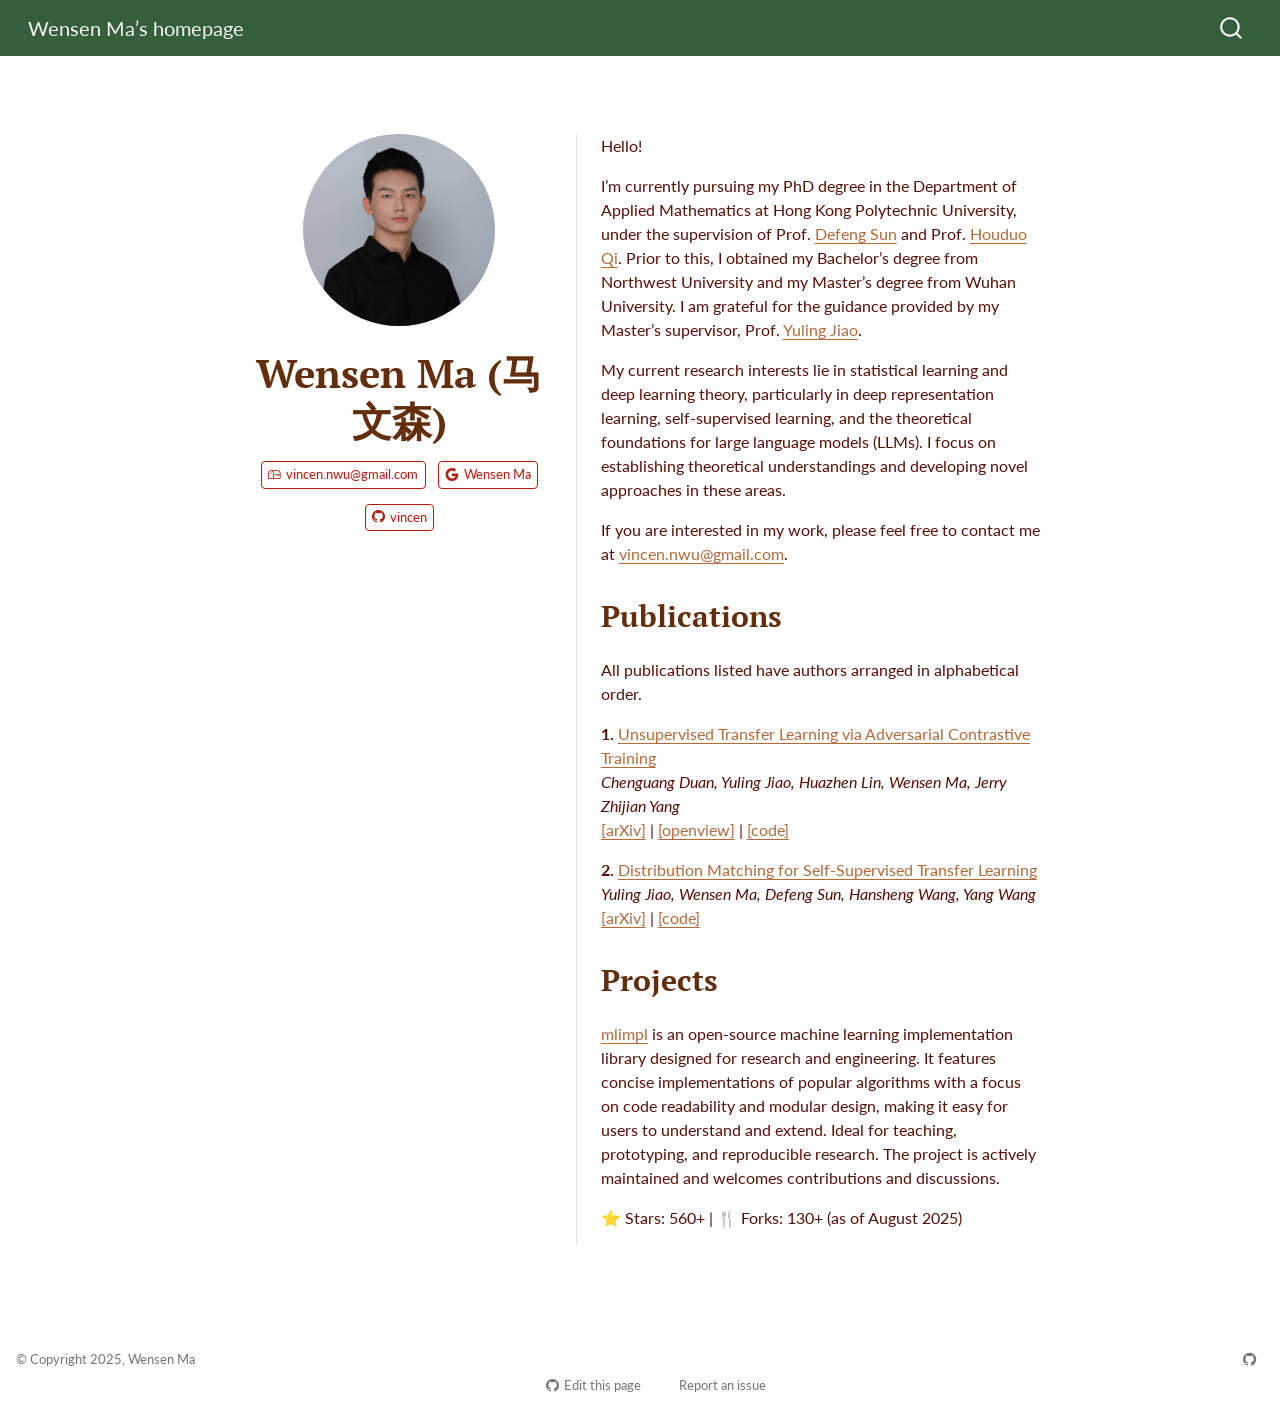
==== docs/index.html @ 7dec67c0 "updata" ====
<!DOCTYPE html>
<html xmlns="http://www.w3.org/1999/xhtml" lang="en" xml:lang="en"><head>

<meta charset="utf-8">
<meta name="generator" content="quarto-1.7.32">

<meta name="viewport" content="width=device-width, initial-scale=1.0, user-scalable=yes">


<title>Wensen Ma (马文森) – Wensen Ma’s homepage</title>
<style>
code{white-space: pre-wrap;}
span.smallcaps{font-variant: small-caps;}
div.columns{display: flex; gap: min(4vw, 1.5em);}
div.column{flex: auto; overflow-x: auto;}
div.hanging-indent{margin-left: 1.5em; text-indent: -1.5em;}
ul.task-list{list-style: none;}
ul.task-list li input[type="checkbox"] {
  width: 0.8em;
  margin: 0 0.8em 0.2em -1em; /* quarto-specific, see https://github.com/quarto-dev/quarto-cli/issues/4556 */ 
  vertical-align: middle;
}
</style>


<script src="site_libs/quarto-nav/quarto-nav.js"></script>
<script src="site_libs/quarto-nav/headroom.min.js"></script>
<script src="site_libs/clipboard/clipboard.min.js"></script>
<script src="site_libs/quarto-search/autocomplete.umd.js"></script>
<script src="site_libs/quarto-search/fuse.min.js"></script>
<script src="site_libs/quarto-search/quarto-search.js"></script>
<meta name="quarto:offset" content="./">
<link href="./misc/info/favicon.jpg" rel="icon" type="image/jpeg">
<script src="site_libs/quarto-html/quarto.js" type="module"></script>
<script src="site_libs/quarto-html/tabsets/tabsets.js" type="module"></script>
<script src="site_libs/quarto-html/popper.min.js"></script>
<script src="site_libs/quarto-html/tippy.umd.min.js"></script>
<link href="site_libs/quarto-html/tippy.css" rel="stylesheet">
<link href="site_libs/quarto-html/quarto-syntax-highlighting-2575636bf12bba71c1c5b79222bd7450.css" rel="stylesheet" id="quarto-text-highlighting-styles">
<script src="site_libs/bootstrap/bootstrap.min.js"></script>
<link href="site_libs/bootstrap/bootstrap-icons.css" rel="stylesheet">
<link href="site_libs/bootstrap/bootstrap-ce2ec9b3b69a802492008e7bdfb3fbb2.min.css" rel="stylesheet" append-hash="true" id="quarto-bootstrap" data-mode="light">
<script id="quarto-search-options" type="application/json">{
  "location": "navbar",
  "copy-button": false,
  "collapse-after": 3,
  "panel-placement": "end",
  "type": "overlay",
  "limit": 50,
  "keyboard-shortcut": [
    "f",
    "/",
    "s"
  ],
  "show-item-context": false,
  "language": {
    "search-no-results-text": "No results",
    "search-matching-documents-text": "matching documents",
    "search-copy-link-title": "Copy link to search",
    "search-hide-matches-text": "Hide additional matches",
    "search-more-match-text": "more match in this document",
    "search-more-matches-text": "more matches in this document",
    "search-clear-button-title": "Clear",
    "search-text-placeholder": "",
    "search-detached-cancel-button-title": "Cancel",
    "search-submit-button-title": "Submit",
    "search-label": "Search"
  }
}</script>


</head>

<body class="nav-fixed fullcontent quarto-light">

<div id="quarto-search-results"></div>
  <header id="quarto-header" class="headroom fixed-top">
    <nav class="navbar navbar-expand-lg " data-bs-theme="dark">
      <div class="navbar-container container-fluid">
      <div class="navbar-brand-container mx-auto">
    <a class="navbar-brand" href="./index.html">
    <span class="navbar-title">Wensen Ma’s homepage</span>
    </a>
  </div>
        <div class="quarto-navbar-tools tools-end">
</div>
          <div id="quarto-search" class="" title="Search"></div>
      </div> <!-- /container-fluid -->
    </nav>
</header>
<!-- content -->
<div id="quarto-content" class="quarto-container page-columns page-rows-contents page-layout-article page-navbar">
<!-- sidebar -->
<!-- margin-sidebar -->
    
<!-- main -->
<main class="content" id="quarto-document-content">




<div class="quarto-about-trestles">
  <div class="about-entity">
    <img src="misc/info/photo1.jpg" class="about-image
  round " style="height: 12em; width: 12em;">
<header id="title-block-header" class="quarto-title-block default">
<div class="quarto-title">
<h1 class="title">Wensen Ma (马文森)</h1>
</div>
<div class="quarto-title-meta">
  </div>
</header>
    <div class="about-links">
  <a href="mailto:vincen.nwu@gmail.com" class="about-link" rel="" target="">
    <i class="bi bi-mailbox"></i>
     <span class="about-link-text">vincen.nwu@gmail.com</span>
  </a>
  <a href="https://scholar.google.com/citations?user=LQnVgkQAAAAJ&amp;hl=en" class="about-link" rel="" target="">
    <i class="bi bi-google scholar"></i>
     <span class="about-link-text">Wensen Ma</span>
  </a>
  <a href="https://github.com/vincen-github" class="about-link" rel="" target="">
    <i class="bi bi-github"></i>
     <span class="about-link-text">vincen</span>
  </a>
</div>
  </div>
  <div class="about-contents"><div id="hero-heading">
<p>Hello!</p>
<p>I’m currently pursuing my PhD degree in the Department of Applied Mathematics at Hong Kong Polytechnic University, under the supervision of Prof.&nbsp;<a href="https://www.polyu.edu.hk/ama/people/academic-staff/prof-sun-defeng/?sc_lang=en">Defeng Sun</a> and Prof.&nbsp;<a href="https://www.polyu.edu.hk/ama/people/academic-staff/prof-qi-houduo/?sc_lang=en">Houduo Qi</a>. Prior to this, I obtained my Bachelor’s degree from Northwest University and my Master’s degree from Wuhan University. I am grateful for the guidance provided by my Master’s supervisor, Prof.&nbsp;<a href="https://jszy.whu.edu.cn/jiaoyuling/en/index.htm">Yuling Jiao</a>.</p>
<p>My current research interests lie in statistical learning and deep learning theory, particularly in deep representation learning, self-supervised learning, and the theoretical foundations for large language models (LLMs). I focus on establishing theoretical understandings and developing novel approaches in these areas.</p>
<p>If you are interested in my work, please feel free to contact me at <a href="vincen.nwu@gmail.com">vincen.nwu@gmail.com</a>.</p>
<section id="publications" class="level2">
<h2 data-anchor-id="publications">Publications</h2>
<p>All publications listed have authors arranged in alphabetical order.</p>
<div class="panel">
<p><strong>1. <a href="https://openreview.net/forum?id=90ghmFUwIT">Unsupervised Transfer Learning via Adversarial Contrastive Training</a></strong><br>
<em>Chenguang Duan, Yuling Jiao, Huazhen Lin, Wensen Ma, Jerry Zhijian Yang</em><br>
<a href="https://arxiv.org/pdf/2408.08533">[arXiv]</a> | <a href="https://openreview.net/forum?id=90ghmFUwIT">[openview]</a> | <a href="https://github.com/vincen-github/ASSRL">[code]</a></p>
</div>
<div class="panel">
<p><strong>2. <a href="https://arxiv.org/pdf/2502.14424">Distribution Matching for Self-Supervised Transfer Learning</a></strong><br>
<em>Yuling Jiao, Wensen Ma, Defeng Sun, Hansheng Wang, Yang Wang</em><br>
<a href="https://arxiv.org/pdf/2502.14424">[arXiv]</a> | <a href="https://github.com/vincen-github/DM">[code]</a></p>
</div>
</section>
<section id="projects" class="level2">
<h2 data-anchor-id="projects">Projects</h2>
<div class="panel">
<p><a href="https://github.com/vincen-github/mlimpl">mlimpl</a> is an open-source machine learning implementation library designed for research and engineering. It features concise implementations of popular algorithms with a focus on code readability and modular design, making it easy for users to understand and extend. Ideal for teaching, prototyping, and reproducible research. The project is actively maintained and welcomes contributions and discussions.</p>
<p>⭐ Stars: 560+ | 🍴 Forks: 130+ (as of August 2025)</p>
</div>
</section>
</div></div>
</div>





</main> <!-- /main -->
<script id="quarto-html-after-body" type="application/javascript">
  window.document.addEventListener("DOMContentLoaded", function (event) {
    const isCodeAnnotation = (el) => {
      for (const clz of el.classList) {
        if (clz.startsWith('code-annotation-')) {                     
          return true;
        }
      }
      return false;
    }
    const onCopySuccess = function(e) {
      // button target
      const button = e.trigger;
      // don't keep focus
      button.blur();
      // flash "checked"
      button.classList.add('code-copy-button-checked');
      var currentTitle = button.getAttribute("title");
      button.setAttribute("title", "Copied!");
      let tooltip;
      if (window.bootstrap) {
        button.setAttribute("data-bs-toggle", "tooltip");
        button.setAttribute("data-bs-placement", "left");
        button.setAttribute("data-bs-title", "Copied!");
        tooltip = new bootstrap.Tooltip(button, 
          { trigger: "manual", 
            customClass: "code-copy-button-tooltip",
            offset: [0, -8]});
        tooltip.show();    
      }
      setTimeout(function() {
        if (tooltip) {
          tooltip.hide();
          button.removeAttribute("data-bs-title");
          button.removeAttribute("data-bs-toggle");
          button.removeAttribute("data-bs-placement");
        }
        button.setAttribute("title", currentTitle);
        button.classList.remove('code-copy-button-checked');
      }, 1000);
      // clear code selection
      e.clearSelection();
    }
    const getTextToCopy = function(trigger) {
        const codeEl = trigger.previousElementSibling.cloneNode(true);
        for (const childEl of codeEl.children) {
          if (isCodeAnnotation(childEl)) {
            childEl.remove();
          }
        }
        return codeEl.innerText;
    }
    const clipboard = new window.ClipboardJS('.code-copy-button:not([data-in-quarto-modal])', {
      text: getTextToCopy
    });
    clipboard.on('success', onCopySuccess);
    if (window.document.getElementById('quarto-embedded-source-code-modal')) {
      const clipboardModal = new window.ClipboardJS('.code-copy-button[data-in-quarto-modal]', {
        text: getTextToCopy,
        container: window.document.getElementById('quarto-embedded-source-code-modal')
      });
      clipboardModal.on('success', onCopySuccess);
    }
      var localhostRegex = new RegExp(/^(?:http|https):\/\/localhost\:?[0-9]*\//);
      var mailtoRegex = new RegExp(/^mailto:/);
        var filterRegex = new RegExp("https:\/\/chizapoth\.github\.io");
      var isInternal = (href) => {
          return filterRegex.test(href) || localhostRegex.test(href) || mailtoRegex.test(href);
      }
      // Inspect non-navigation links and adorn them if external
     var links = window.document.querySelectorAll('a[href]:not(.nav-link):not(.navbar-brand):not(.toc-action):not(.sidebar-link):not(.sidebar-item-toggle):not(.pagination-link):not(.no-external):not([aria-hidden]):not(.dropdown-item):not(.quarto-navigation-tool):not(.about-link)');
      for (var i=0; i<links.length; i++) {
        const link = links[i];
        if (!isInternal(link.href)) {
          // undo the damage that might have been done by quarto-nav.js in the case of
          // links that we want to consider external
          if (link.dataset.originalHref !== undefined) {
            link.href = link.dataset.originalHref;
          }
        }
      }
    function tippyHover(el, contentFn, onTriggerFn, onUntriggerFn) {
      const config = {
        allowHTML: true,
        maxWidth: 500,
        delay: 100,
        arrow: false,
        appendTo: function(el) {
            return el.parentElement;
        },
        interactive: true,
        interactiveBorder: 10,
        theme: 'quarto',
        placement: 'bottom-start',
      };
      if (contentFn) {
        config.content = contentFn;
      }
      if (onTriggerFn) {
        config.onTrigger = onTriggerFn;
      }
      if (onUntriggerFn) {
        config.onUntrigger = onUntriggerFn;
      }
      window.tippy(el, config); 
    }
    const noterefs = window.document.querySelectorAll('a[role="doc-noteref"]');
    for (var i=0; i<noterefs.length; i++) {
      const ref = noterefs[i];
      tippyHover(ref, function() {
        // use id or data attribute instead here
        let href = ref.getAttribute('data-footnote-href') || ref.getAttribute('href');
        try { href = new URL(href).hash; } catch {}
        const id = href.replace(/^#\/?/, "");
        const note = window.document.getElementById(id);
        if (note) {
          return note.innerHTML;
        } else {
          return "";
        }
      });
    }
    const xrefs = window.document.querySelectorAll('a.quarto-xref');
    const processXRef = (id, note) => {
      // Strip column container classes
      const stripColumnClz = (el) => {
        el.classList.remove("page-full", "page-columns");
        if (el.children) {
          for (const child of el.children) {
            stripColumnClz(child);
          }
        }
      }
      stripColumnClz(note)
      if (id === null || id.startsWith('sec-')) {
        // Special case sections, only their first couple elements
        const container = document.createElement("div");
        if (note.children && note.children.length > 2) {
          container.appendChild(note.children[0].cloneNode(true));
          for (let i = 1; i < note.children.length; i++) {
            const child = note.children[i];
            if (child.tagName === "P" && child.innerText === "") {
              continue;
            } else {
              container.appendChild(child.cloneNode(true));
              break;
            }
          }
          if (window.Quarto?.typesetMath) {
            window.Quarto.typesetMath(container);
          }
          return container.innerHTML
        } else {
          if (window.Quarto?.typesetMath) {
            window.Quarto.typesetMath(note);
          }
          return note.innerHTML;
        }
      } else {
        // Remove any anchor links if they are present
        const anchorLink = note.querySelector('a.anchorjs-link');
        if (anchorLink) {
          anchorLink.remove();
        }
        if (window.Quarto?.typesetMath) {
          window.Quarto.typesetMath(note);
        }
        if (note.classList.contains("callout")) {
          return note.outerHTML;
        } else {
          return note.innerHTML;
        }
      }
    }
    for (var i=0; i<xrefs.length; i++) {
      const xref = xrefs[i];
      tippyHover(xref, undefined, function(instance) {
        instance.disable();
        let url = xref.getAttribute('href');
        let hash = undefined; 
        if (url.startsWith('#')) {
          hash = url;
        } else {
          try { hash = new URL(url).hash; } catch {}
        }
        if (hash) {
          const id = hash.replace(/^#\/?/, "");
          const note = window.document.getElementById(id);
          if (note !== null) {
            try {
              const html = processXRef(id, note.cloneNode(true));
              instance.setContent(html);
            } finally {
              instance.enable();
              instance.show();
            }
          } else {
            // See if we can fetch this
            fetch(url.split('#')[0])
            .then(res => res.text())
            .then(html => {
              const parser = new DOMParser();
              const htmlDoc = parser.parseFromString(html, "text/html");
              const note = htmlDoc.getElementById(id);
              if (note !== null) {
                const html = processXRef(id, note);
                instance.setContent(html);
              } 
            }).finally(() => {
              instance.enable();
              instance.show();
            });
          }
        } else {
          // See if we can fetch a full url (with no hash to target)
          // This is a special case and we should probably do some content thinning / targeting
          fetch(url)
          .then(res => res.text())
          .then(html => {
            const parser = new DOMParser();
            const htmlDoc = parser.parseFromString(html, "text/html");
            const note = htmlDoc.querySelector('main.content');
            if (note !== null) {
              // This should only happen for chapter cross references
              // (since there is no id in the URL)
              // remove the first header
              if (note.children.length > 0 && note.children[0].tagName === "HEADER") {
                note.children[0].remove();
              }
              const html = processXRef(null, note);
              instance.setContent(html);
            } 
          }).finally(() => {
            instance.enable();
            instance.show();
          });
        }
      }, function(instance) {
      });
    }
        let selectedAnnoteEl;
        const selectorForAnnotation = ( cell, annotation) => {
          let cellAttr = 'data-code-cell="' + cell + '"';
          let lineAttr = 'data-code-annotation="' +  annotation + '"';
          const selector = 'span[' + cellAttr + '][' + lineAttr + ']';
          return selector;
        }
        const selectCodeLines = (annoteEl) => {
          const doc = window.document;
          const targetCell = annoteEl.getAttribute("data-target-cell");
          const targetAnnotation = annoteEl.getAttribute("data-target-annotation");
          const annoteSpan = window.document.querySelector(selectorForAnnotation(targetCell, targetAnnotation));
          const lines = annoteSpan.getAttribute("data-code-lines").split(",");
          const lineIds = lines.map((line) => {
            return targetCell + "-" + line;
          })
          let top = null;
          let height = null;
          let parent = null;
          if (lineIds.length > 0) {
              //compute the position of the single el (top and bottom and make a div)
              const el = window.document.getElementById(lineIds[0]);
              top = el.offsetTop;
              height = el.offsetHeight;
              parent = el.parentElement.parentElement;
            if (lineIds.length > 1) {
              const lastEl = window.document.getElementById(lineIds[lineIds.length - 1]);
              const bottom = lastEl.offsetTop + lastEl.offsetHeight;
              height = bottom - top;
            }
            if (top !== null && height !== null && parent !== null) {
              // cook up a div (if necessary) and position it 
              let div = window.document.getElementById("code-annotation-line-highlight");
              if (div === null) {
                div = window.document.createElement("div");
                div.setAttribute("id", "code-annotation-line-highlight");
                div.style.position = 'absolute';
                parent.appendChild(div);
              }
              div.style.top = top - 2 + "px";
              div.style.height = height + 4 + "px";
              div.style.left = 0;
              let gutterDiv = window.document.getElementById("code-annotation-line-highlight-gutter");
              if (gutterDiv === null) {
                gutterDiv = window.document.createElement("div");
                gutterDiv.setAttribute("id", "code-annotation-line-highlight-gutter");
                gutterDiv.style.position = 'absolute';
                const codeCell = window.document.getElementById(targetCell);
                const gutter = codeCell.querySelector('.code-annotation-gutter');
                gutter.appendChild(gutterDiv);
              }
              gutterDiv.style.top = top - 2 + "px";
              gutterDiv.style.height = height + 4 + "px";
            }
            selectedAnnoteEl = annoteEl;
          }
        };
        const unselectCodeLines = () => {
          const elementsIds = ["code-annotation-line-highlight", "code-annotation-line-highlight-gutter"];
          elementsIds.forEach((elId) => {
            const div = window.document.getElementById(elId);
            if (div) {
              div.remove();
            }
          });
          selectedAnnoteEl = undefined;
        };
          // Handle positioning of the toggle
      window.addEventListener(
        "resize",
        throttle(() => {
          elRect = undefined;
          if (selectedAnnoteEl) {
            selectCodeLines(selectedAnnoteEl);
          }
        }, 10)
      );
      function throttle(fn, ms) {
      let throttle = false;
      let timer;
        return (...args) => {
          if(!throttle) { // first call gets through
              fn.apply(this, args);
              throttle = true;
          } else { // all the others get throttled
              if(timer) clearTimeout(timer); // cancel #2
              timer = setTimeout(() => {
                fn.apply(this, args);
                timer = throttle = false;
              }, ms);
          }
        };
      }
        // Attach click handler to the DT
        const annoteDls = window.document.querySelectorAll('dt[data-target-cell]');
        for (const annoteDlNode of annoteDls) {
          annoteDlNode.addEventListener('click', (event) => {
            const clickedEl = event.target;
            if (clickedEl !== selectedAnnoteEl) {
              unselectCodeLines();
              const activeEl = window.document.querySelector('dt[data-target-cell].code-annotation-active');
              if (activeEl) {
                activeEl.classList.remove('code-annotation-active');
              }
              selectCodeLines(clickedEl);
              clickedEl.classList.add('code-annotation-active');
            } else {
              // Unselect the line
              unselectCodeLines();
              clickedEl.classList.remove('code-annotation-active');
            }
          });
        }
    const findCites = (el) => {
      const parentEl = el.parentElement;
      if (parentEl) {
        const cites = parentEl.dataset.cites;
        if (cites) {
          return {
            el,
            cites: cites.split(' ')
          };
        } else {
          return findCites(el.parentElement)
        }
      } else {
        return undefined;
      }
    };
    var bibliorefs = window.document.querySelectorAll('a[role="doc-biblioref"]');
    for (var i=0; i<bibliorefs.length; i++) {
      const ref = bibliorefs[i];
      const citeInfo = findCites(ref);
      if (citeInfo) {
        tippyHover(citeInfo.el, function() {
          var popup = window.document.createElement('div');
          citeInfo.cites.forEach(function(cite) {
            var citeDiv = window.document.createElement('div');
            citeDiv.classList.add('hanging-indent');
            citeDiv.classList.add('csl-entry');
            var biblioDiv = window.document.getElementById('ref-' + cite);
            if (biblioDiv) {
              citeDiv.innerHTML = biblioDiv.innerHTML;
            }
            popup.appendChild(citeDiv);
          });
          return popup.innerHTML;
        });
      }
    }
  });
  </script>
</div> <!-- /content -->
<footer class="footer">
  <div class="nav-footer">
    <div class="nav-footer-left">
<p>© Copyright 2025, Wensen Ma</p>
</div>   
    <div class="nav-footer-center">
      &nbsp;
    <div class="toc-actions"><ul><li><a href="https://github.com/vincen-github/vincen.github.io/edit/main/index.qmd" class="toc-action"><i class="bi bi-github"></i>Edit this page</a></li><li><a href="https://github.com/vincen-github/vincen.github.io/issues/new" class="toc-action"><i class="bi empty"></i>Report an issue</a></li></ul></div></div>
    <div class="nav-footer-right">
      <ul class="footer-items list-unstyled">
    <li class="nav-item compact">
    <a class="nav-link" href="https://github.com/vincen-github/vincen.github.io">
      <i class="bi bi-github" role="img">
</i> 
    </a>
  </li>  
</ul>
    </div>
  </div>
</footer>




</body></html>
---- docs/site_libs/quarto-html/tippy.css ----
.tippy-box[data-animation=fade][data-state=hidden]{opacity:0}[data-tippy-root]{max-width:calc(100vw - 10px)}.tippy-box{position:relative;background-color:#333;color:#fff;border-radius:4px;font-size:14px;line-height:1.4;white-space:normal;outline:0;transition-property:transform,visibility,opacity}.tippy-box[data-placement^=top]>.tippy-arrow{bottom:0}.tippy-box[data-placement^=top]>.tippy-arrow:before{bottom:-7px;left:0;border-width:8px 8px 0;border-top-color:initial;transform-origin:center top}.tippy-box[data-placement^=bottom]>.tippy-arrow{top:0}.tippy-box[data-placement^=bottom]>.tippy-arrow:before{top:-7px;left:0;border-width:0 8px 8px;border-bottom-color:initial;transform-origin:center bottom}.tippy-box[data-placement^=left]>.tippy-arrow{right:0}.tippy-box[data-placement^=left]>.tippy-arrow:before{border-width:8px 0 8px 8px;border-left-color:initial;right:-7px;transform-origin:center left}.tippy-box[data-placement^=right]>.tippy-arrow{left:0}.tippy-box[data-placement^=right]>.tippy-arrow:before{left:-7px;border-width:8px 8px 8px 0;border-right-color:initial;transform-origin:center right}.tippy-box[data-inertia][data-state=visible]{transition-timing-function:cubic-bezier(.54,1.5,.38,1.11)}.tippy-arrow{width:16px;height:16px;color:#333}.tippy-arrow:before{content:"";position:absolute;border-color:transparent;border-style:solid}.tippy-content{position:relative;padding:5px 9px;z-index:1}
---- docs/site_libs/quarto-html/quarto-syntax-highlighting-2575636bf12bba71c1c5b79222bd7450.css ----
/* quarto syntax highlight colors */
:root {
  --quarto-hl-ot-color: #003B4F;
  --quarto-hl-at-color: #657422;
  --quarto-hl-ss-color: #20794D;
  --quarto-hl-an-color: #5E5E5E;
  --quarto-hl-fu-color: #4758AB;
  --quarto-hl-st-color: #20794D;
  --quarto-hl-cf-color: #003B4F;
  --quarto-hl-op-color: #5E5E5E;
  --quarto-hl-er-color: #AD0000;
  --quarto-hl-bn-color: #AD0000;
  --quarto-hl-al-color: #AD0000;
  --quarto-hl-va-color: #111111;
  --quarto-hl-bu-color: inherit;
  --quarto-hl-ex-color: inherit;
  --quarto-hl-pp-color: #AD0000;
  --quarto-hl-in-color: #5E5E5E;
  --quarto-hl-vs-color: #20794D;
  --quarto-hl-wa-color: #5E5E5E;
  --quarto-hl-do-color: #5E5E5E;
  --quarto-hl-im-color: #00769E;
  --quarto-hl-ch-color: #20794D;
  --quarto-hl-dt-color: #AD0000;
  --quarto-hl-fl-color: #AD0000;
  --quarto-hl-co-color: #5E5E5E;
  --quarto-hl-cv-color: #5E5E5E;
  --quarto-hl-cn-color: #8f5902;
  --quarto-hl-sc-color: #5E5E5E;
  --quarto-hl-dv-color: #AD0000;
  --quarto-hl-kw-color: #003B4F;
}

/* other quarto variables */
:root {
  --quarto-font-monospace: "Source Code Pro", monospace;
}

/* syntax highlight based on Pandoc's rules */
pre > code.sourceCode > span {
  color: #003B4F;
}

code.sourceCode > span {
  color: #003B4F;
}

div.sourceCode,
div.sourceCode pre.sourceCode {
  color: #003B4F;
}

/* Normal */
code span {
  color: #003B4F;
}

/* Alert */
code span.al {
  color: #AD0000;
  font-style: inherit;
}

/* Annotation */
code span.an {
  color: #5E5E5E;
  font-style: inherit;
}

/* Attribute */
code span.at {
  color: #657422;
  font-style: inherit;
}

/* BaseN */
code span.bn {
  color: #AD0000;
  font-style: inherit;
}

/* BuiltIn */
code span.bu {
  font-style: inherit;
}

/* ControlFlow */
code span.cf {
  color: #003B4F;
  font-weight: bold;
  font-style: inherit;
}

/* Char */
code span.ch {
  color: #20794D;
  font-style: inherit;
}

/* Constant */
code span.cn {
  color: #8f5902;
  font-style: inherit;
}

/* Comment */
code span.co {
  color: #5E5E5E;
  font-style: inherit;
}

/* CommentVar */
code span.cv {
  color: #5E5E5E;
  font-style: italic;
}

/* Documentation */
code span.do {
  color: #5E5E5E;
  font-style: italic;
}

/* DataType */
code span.dt {
  color: #AD0000;
  font-style: inherit;
}

/* DecVal */
code span.dv {
  color: #AD0000;
  font-style: inherit;
}

/* Error */
code span.er {
  color: #AD0000;
  font-style: inherit;
}

/* Extension */
code span.ex {
  font-style: inherit;
}

/* Float */
code span.fl {
  color: #AD0000;
  font-style: inherit;
}

/* Function */
code span.fu {
  color: #4758AB;
  font-style: inherit;
}

/* Import */
code span.im {
  color: #00769E;
  font-style: inherit;
}

/* Information */
code span.in {
  color: #5E5E5E;
  font-style: inherit;
}

/* Keyword */
code span.kw {
  color: #003B4F;
  font-weight: bold;
  font-style: inherit;
}

/* Operator */
code span.op {
  color: #5E5E5E;
  font-style: inherit;
}

/* Other */
code span.ot {
  color: #003B4F;
  font-style: inherit;
}

/* Preprocessor */
code span.pp {
  color: #AD0000;
  font-style: inherit;
}

/* SpecialChar */
code span.sc {
  color: #5E5E5E;
  font-style: inherit;
}

/* SpecialString */
code span.ss {
  color: #20794D;
  font-style: inherit;
}

/* String */
code span.st {
  color: #20794D;
  font-style: inherit;
}

/* Variable */
code span.va {
  color: #111111;
  font-style: inherit;
}

/* VerbatimString */
code span.vs {
  color: #20794D;
  font-style: inherit;
}

/* Warning */
code span.wa {
  color: #5E5E5E;
  font-style: italic;
}

.prevent-inlining {
  content: "</";
}

/*# sourceMappingURL=d2b531426899ae53fb4e21114b7cd021.css.map */
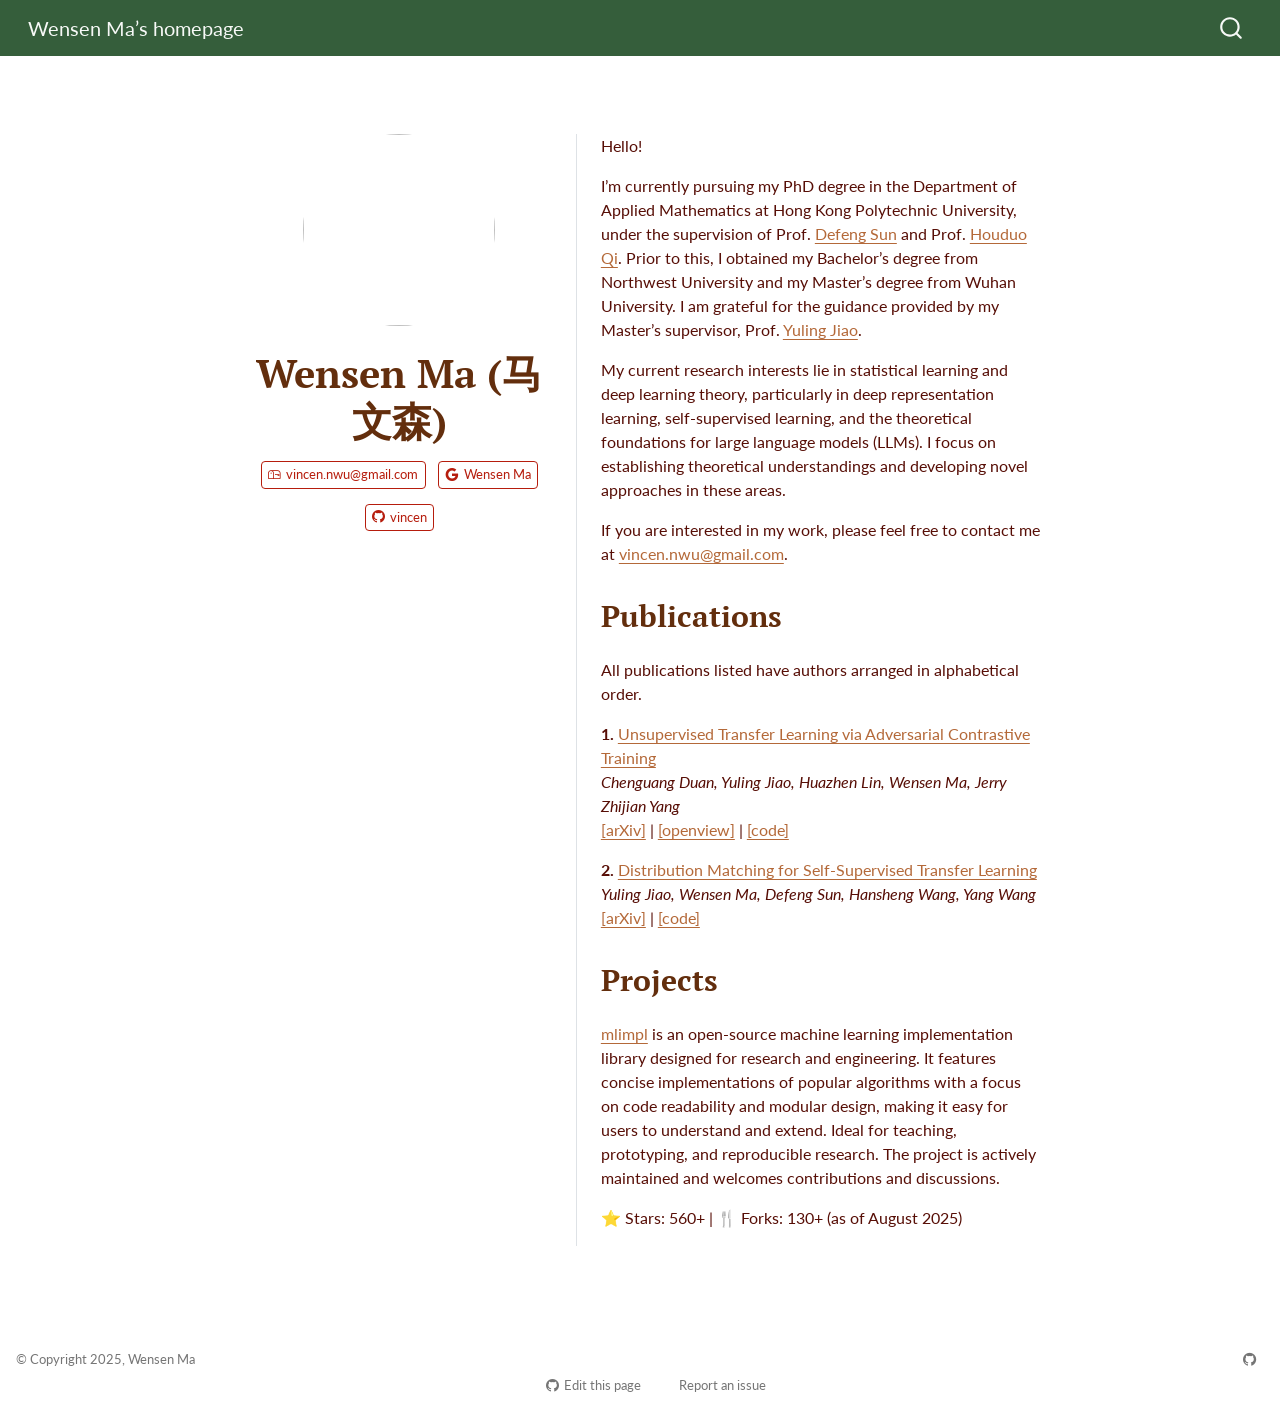
==== commit 2928e1d5: "Update index.html" ====
--- a/docs/index.html
+++ b/docs/index.html
@@ -101,7 +101,7 @@
 
 <div class="quarto-about-trestles">
   <div class="about-entity">
-    <img src="misc/info/photo1.jpg" class="about-image
+    <img src="misc/info/photo_crop.jpg" class="about-image
   round " style="height: 12em; width: 12em;">
 <header id="title-block-header" class="quarto-title-block default">
 <div class="quarto-title">
@@ -576,4 +576,4 @@
 
 
 
-</body></html>+</body></html>
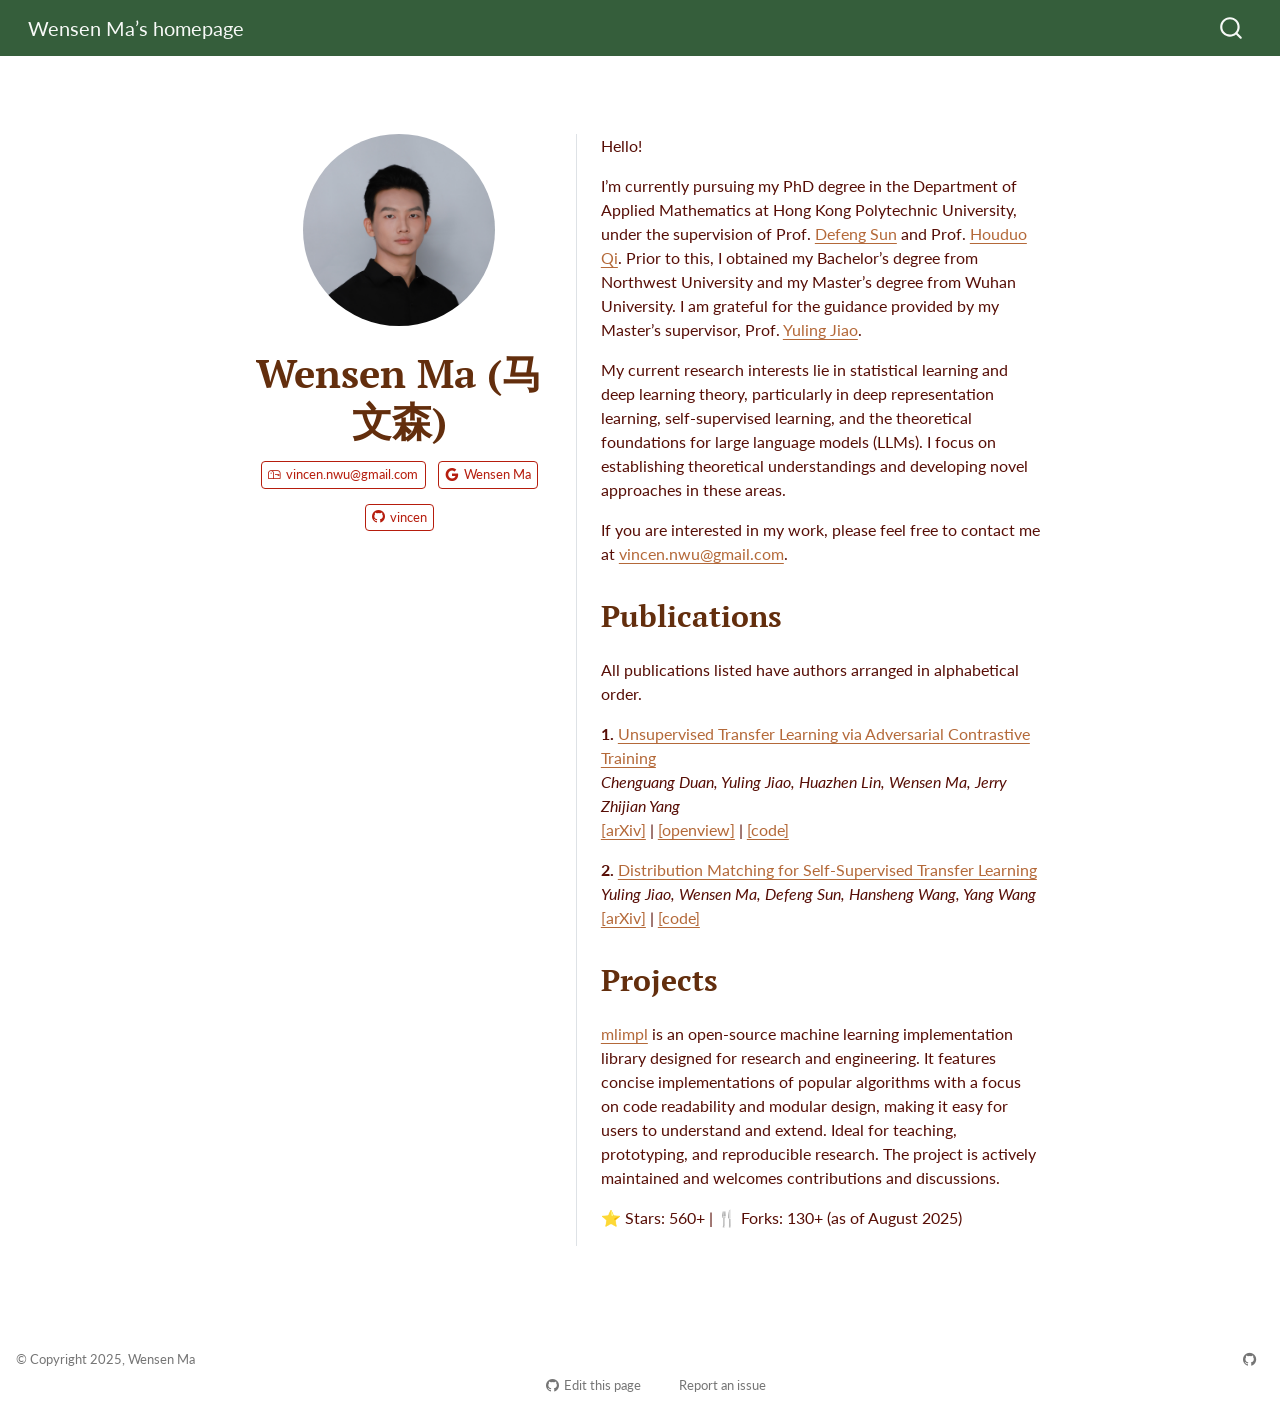
==== commit dc4fe6f6: "update" ====
--- a/docs/index.html
+++ b/docs/index.html
@@ -576,4 +576,4 @@
 
 
 
-</body></html>
+</body></html>
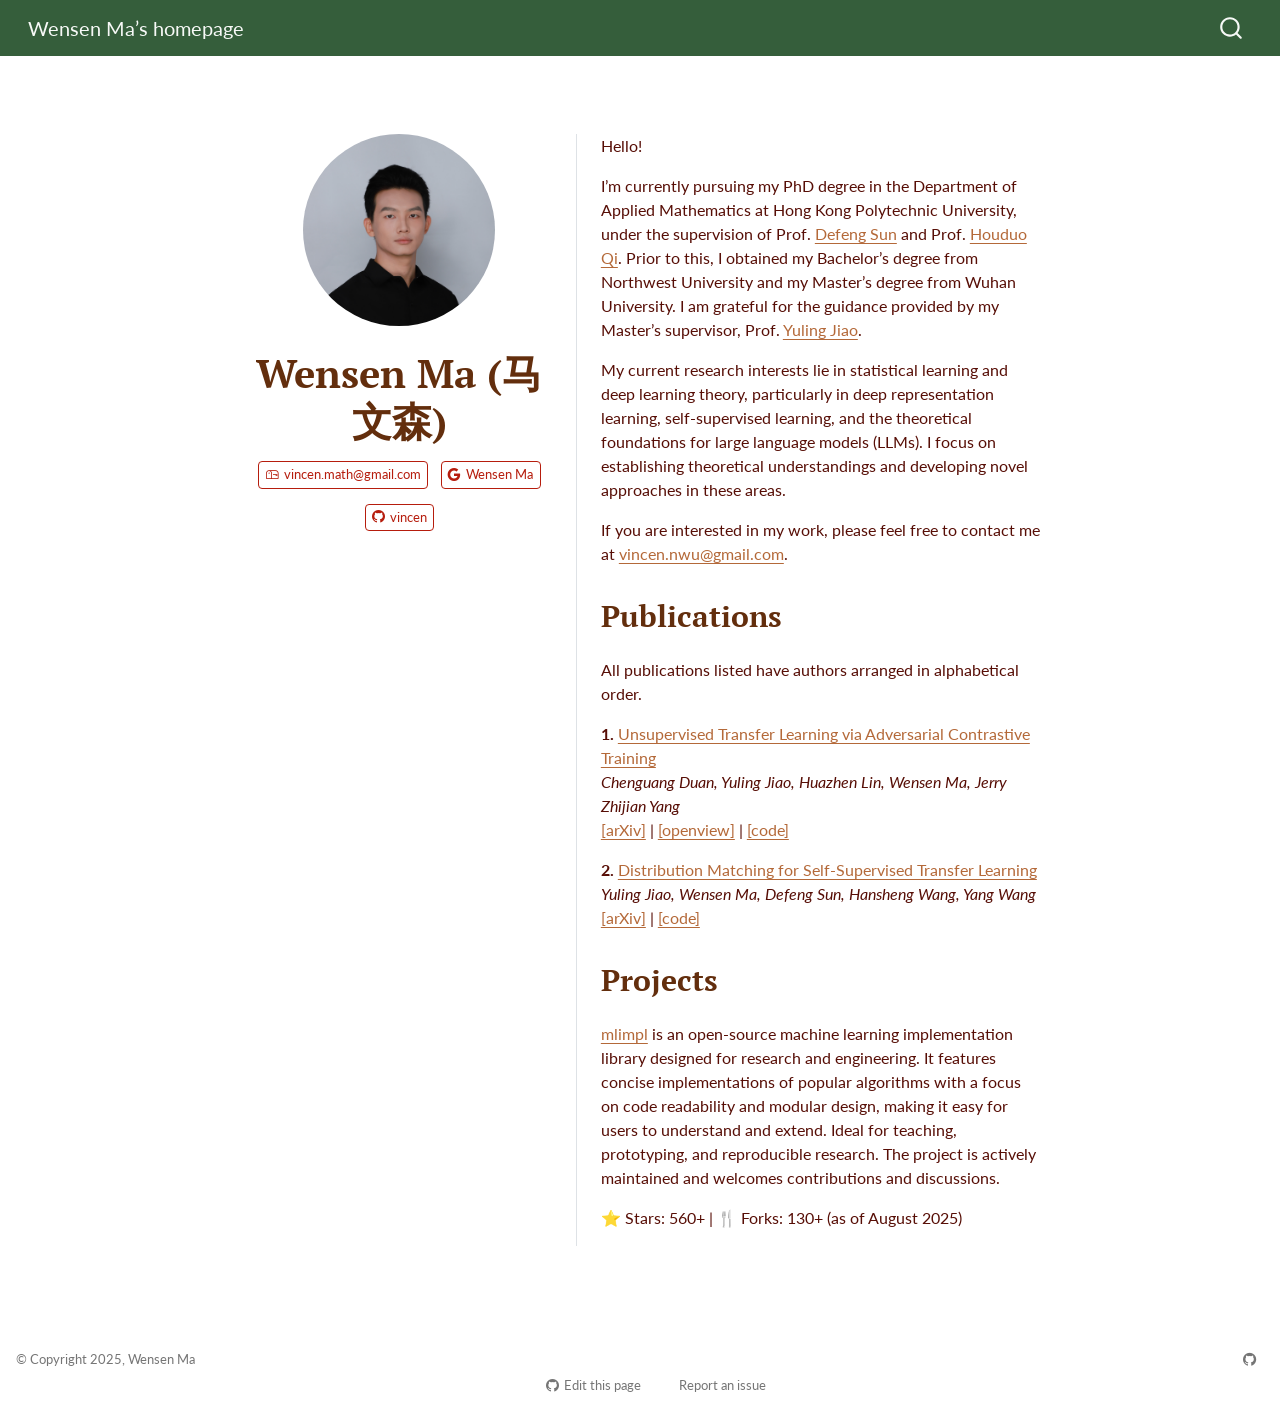
==== commit 9be38dfb: "Update index.html" ====
--- a/docs/index.html
+++ b/docs/index.html
@@ -111,9 +111,9 @@
   </div>
 </header>
     <div class="about-links">
-  <a href="mailto:vincen.nwu@gmail.com" class="about-link" rel="" target="">
+  <a href="mailto:vincen.math@gmail.com" class="about-link" rel="" target="">
     <i class="bi bi-mailbox"></i>
-     <span class="about-link-text">vincen.nwu@gmail.com</span>
+     <span class="about-link-text">vincen.math@gmail.com</span>
   </a>
   <a href="https://scholar.google.com/citations?user=LQnVgkQAAAAJ&amp;hl=en" class="about-link" rel="" target="">
     <i class="bi bi-google scholar"></i>
@@ -127,7 +127,7 @@
   </div>
   <div class="about-contents"><div id="hero-heading">
 <p>Hello!</p>
-<p>I’m currently pursuing my PhD degree in the Department of Applied Mathematics at Hong Kong Polytechnic University, under the supervision of Prof.&nbsp;<a href="https://www.polyu.edu.hk/ama/people/academic-staff/prof-sun-defeng/?sc_lang=en">Defeng Sun</a> and Prof.&nbsp;<a href="https://www.polyu.edu.hk/ama/people/academic-staff/prof-qi-houduo/?sc_lang=en">Houduo Qi</a>. Prior to this, I obtained my Bachelor’s degree from Northwest University and my Master’s degree from Wuhan University. I am grateful for the guidance provided by my Master’s supervisor, Prof.&nbsp;<a href="https://jszy.whu.edu.cn/jiaoyuling/en/index.htm">Yuling Jiao</a>.</p>
+<p>I’m currently pursuing my PhD degree in the Department of Applied Mathematics at Hong Kong Polytechnic University, under the supervision of Prof.&nbsp;<a href="https://www.polyu.edu.hk/academicians/our-distinguished-scholars/sun-defeng/?sc_lang=tc">Defeng Sun</a> and Prof.&nbsp;<a href="https://www.polyu.edu.hk/ama/people/academic-staff/prof-qi-houduo/?sc_lang=en">Houduo Qi</a>. Prior to this, I obtained my Bachelor’s degree from Northwest University and my Master’s degree from Wuhan University. I am grateful for the guidance provided by my Master’s supervisor, Prof.&nbsp;<a href="https://jszy.whu.edu.cn/jiaoyuling/en/index.htm">Yuling Jiao</a>.</p>
 <p>My current research interests lie in statistical learning and deep learning theory, particularly in deep representation learning, self-supervised learning, and the theoretical foundations for large language models (LLMs). I focus on establishing theoretical understandings and developing novel approaches in these areas.</p>
 <p>If you are interested in my work, please feel free to contact me at <a href="vincen.nwu@gmail.com">vincen.nwu@gmail.com</a>.</p>
 <section id="publications" class="level2">
@@ -576,4 +576,4 @@
 
 
 
-</body></html>+</body></html>
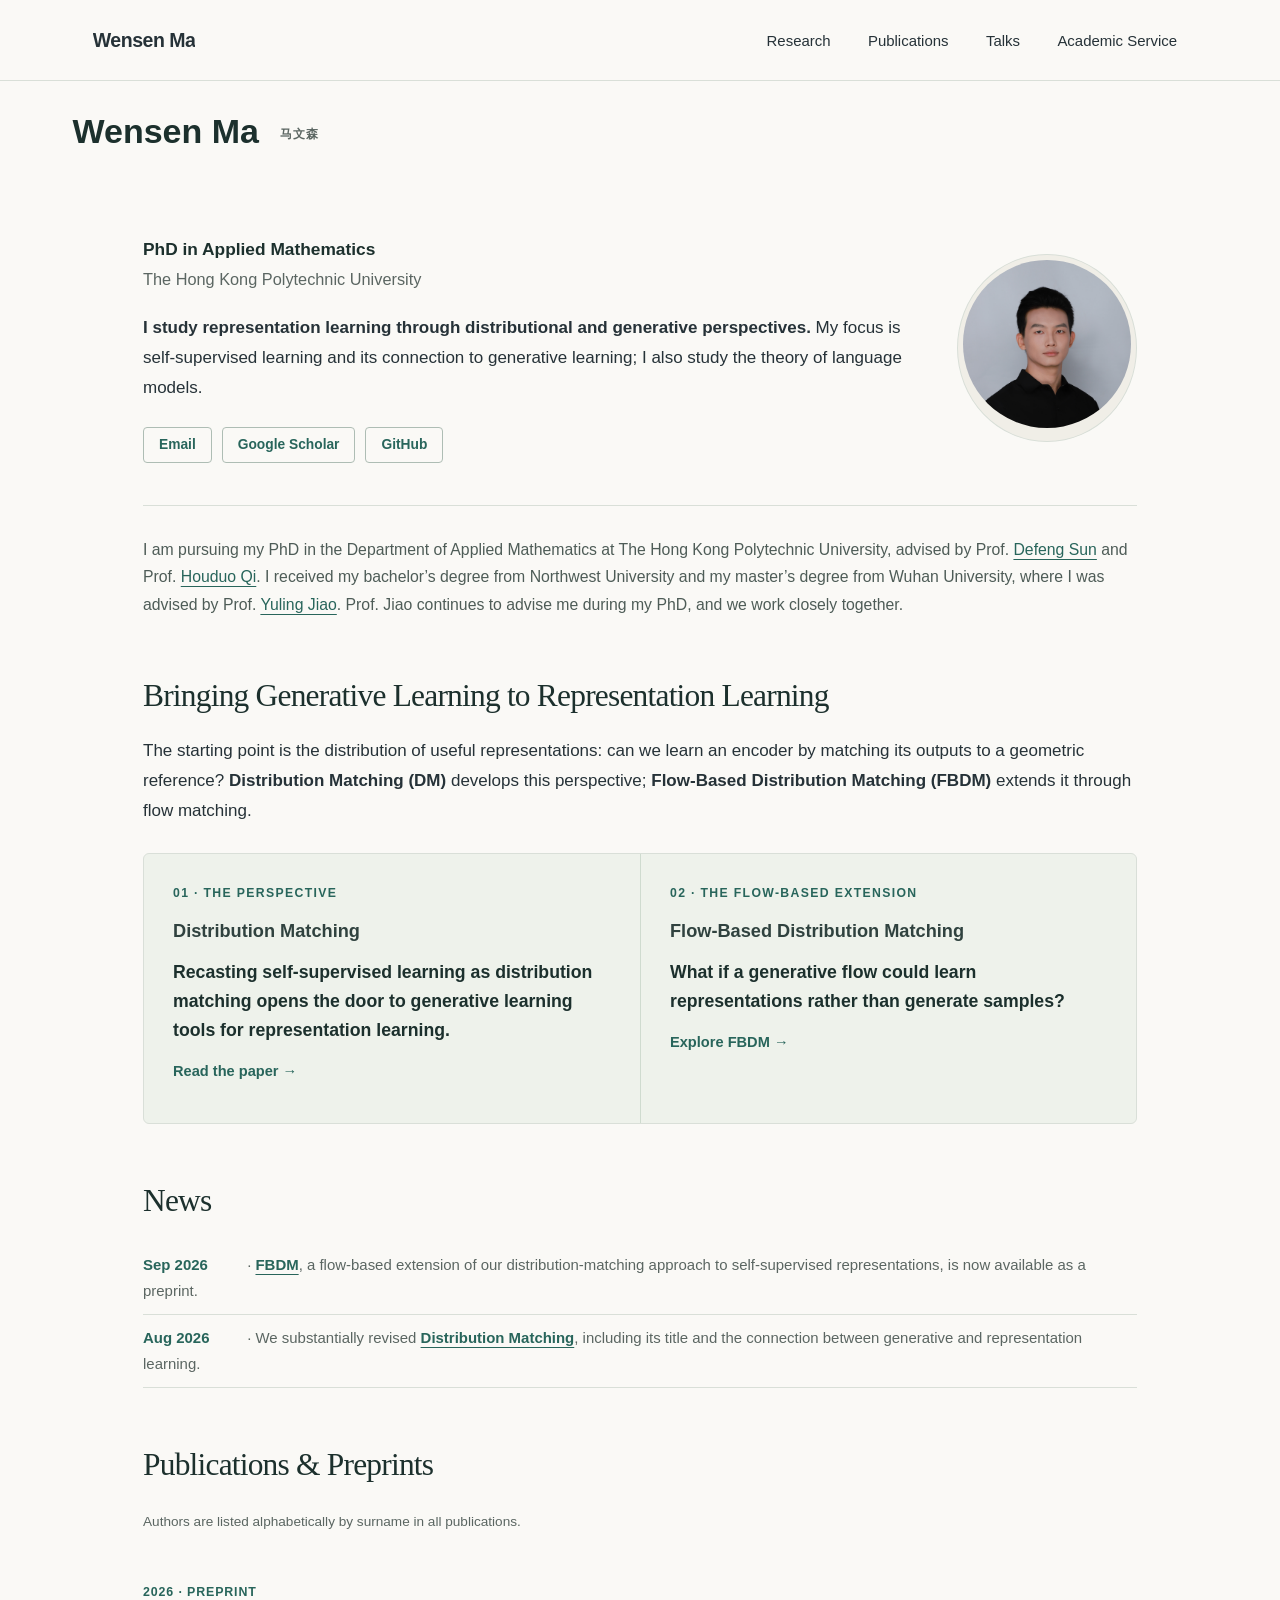
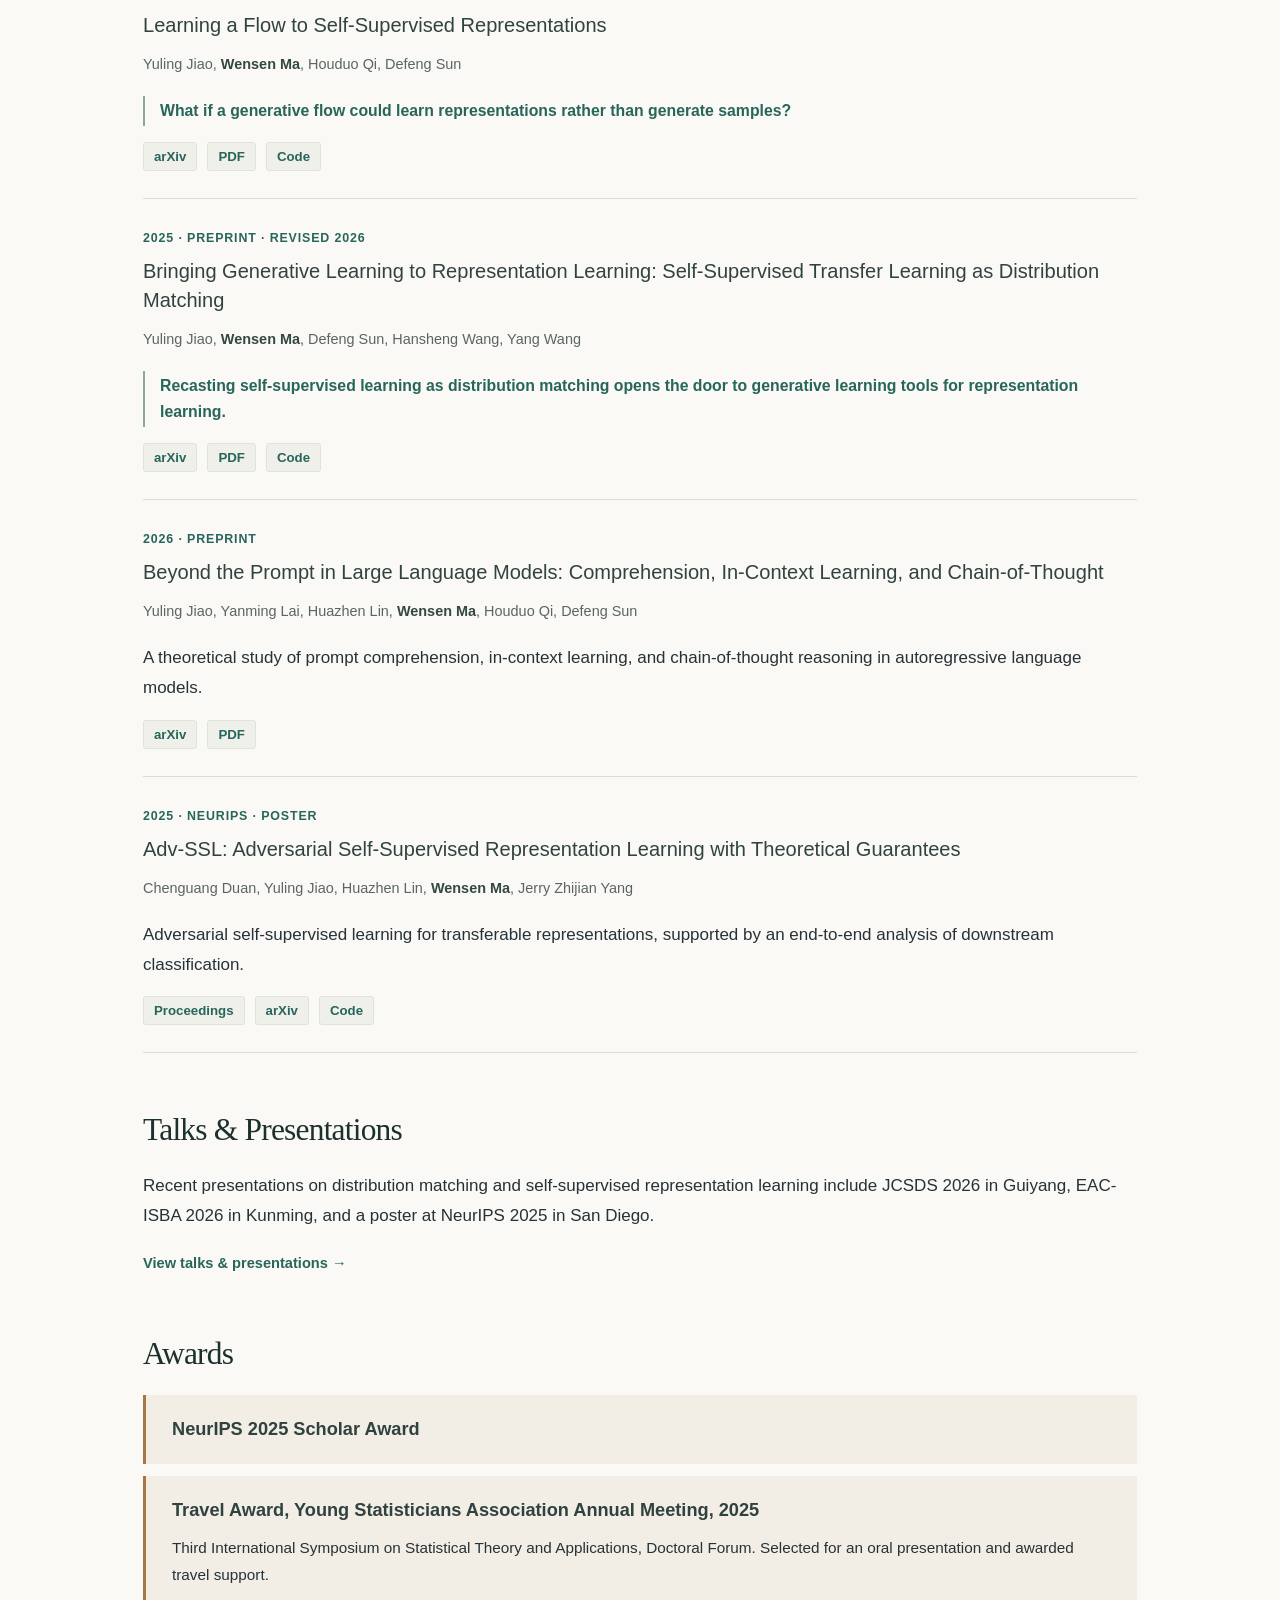
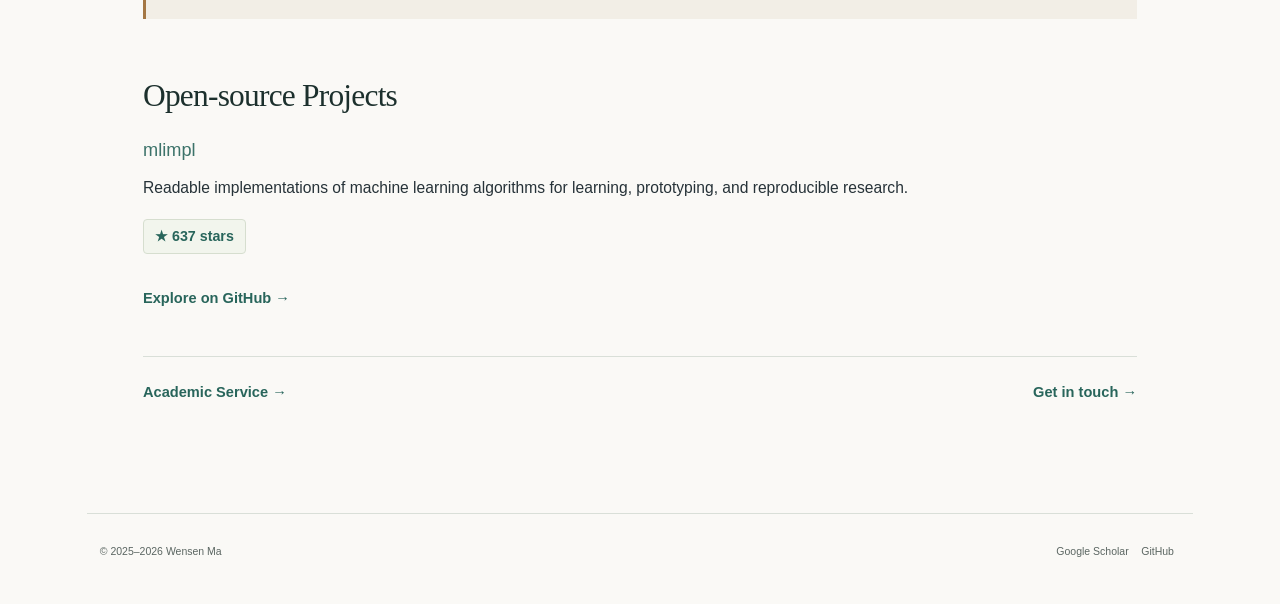
==== commit 23335a48: "Shorten academic title to PhD" ====
--- a/docs/index.html
+++ b/docs/index.html
@@ -6,8 +6,9 @@
 
 <meta name="viewport" content="width=device-width, initial-scale=1.0, user-scalable=yes">
 
-
-<title>Wensen Ma (马文森) – Wensen Ma’s homepage</title>
+<meta name="description" content="Wensen Ma’s research in representation learning, self-supervised learning, generative learning, and the theory of language models.">
+
+<title>Wensen Ma | Representation &amp; Generative Learning – Wensen Ma</title>
 <style>
 code{white-space: pre-wrap;}
 span.smallcaps{font-variant: small-caps;}
@@ -35,11 +36,12 @@
 <script src="site_libs/quarto-html/tabsets/tabsets.js" type="module"></script>
 <script src="site_libs/quarto-html/popper.min.js"></script>
 <script src="site_libs/quarto-html/tippy.umd.min.js"></script>
+<script src="site_libs/quarto-html/anchor.min.js"></script>
 <link href="site_libs/quarto-html/tippy.css" rel="stylesheet">
-<link href="site_libs/quarto-html/quarto-syntax-highlighting-2575636bf12bba71c1c5b79222bd7450.css" rel="stylesheet" id="quarto-text-highlighting-styles">
+<link href="site_libs/quarto-html/quarto-syntax-highlighting-e05341d8af7bc408b4b5b6716cb00369.css" rel="stylesheet" id="quarto-text-highlighting-styles">
 <script src="site_libs/bootstrap/bootstrap.min.js"></script>
 <link href="site_libs/bootstrap/bootstrap-icons.css" rel="stylesheet">
-<link href="site_libs/bootstrap/bootstrap-ce2ec9b3b69a802492008e7bdfb3fbb2.min.css" rel="stylesheet" append-hash="true" id="quarto-bootstrap" data-mode="light">
+<link href="site_libs/bootstrap/bootstrap-55f75a6383d042f366b0794d35f1106a.min.css" rel="stylesheet" append-hash="true" id="quarto-bootstrap" data-mode="light">
 <script id="quarto-search-options" type="application/json">{
   "location": "navbar",
   "copy-button": false,
@@ -67,11 +69,12 @@
     "search-label": "Search"
   }
 }</script>
+<style>html{ scroll-behavior: smooth; }</style>
 
 
 </head>
 
-<body class="nav-fixed fullcontent quarto-light">
+<body class="nav-fixed quarto-light">
 
 <div id="quarto-search-results"></div>
   <header id="quarto-header" class="headroom fixed-top">
@@ -79,88 +82,214 @@
       <div class="navbar-container container-fluid">
       <div class="navbar-brand-container mx-auto">
     <a class="navbar-brand" href="./index.html">
-    <span class="navbar-title">Wensen Ma’s homepage</span>
+    <span class="navbar-title">Wensen Ma</span>
     </a>
   </div>
-        <div class="quarto-navbar-tools tools-end">
-</div>
-          <div id="quarto-search" class="" title="Search"></div>
+          <button class="navbar-toggler" type="button" data-bs-toggle="collapse" data-bs-target="#navbarCollapse" aria-controls="navbarCollapse" role="menu" aria-expanded="false" aria-label="Toggle navigation" onclick="if (window.quartoToggleHeadroom) { window.quartoToggleHeadroom(); }">
+  <span class="navbar-toggler-icon"></span>
+</button>
+          <div class="collapse navbar-collapse" id="navbarCollapse">
+            <ul class="navbar-nav navbar-nav-scroll ms-auto">
+  <li class="nav-item">
+    <a class="nav-link" href="./index.html#research"> 
+<span class="menu-text">Research</span></a>
+  </li>  
+  <li class="nav-item">
+    <a class="nav-link" href="./index.html#publications"> 
+<span class="menu-text">Publications</span></a>
+  </li>  
+  <li class="nav-item">
+    <a class="nav-link" href="./talks.html"> 
+<span class="menu-text">Talks</span></a>
+  </li>  
+  <li class="nav-item">
+    <a class="nav-link" href="./service.html"> 
+<span class="menu-text">Academic Service</span></a>
+  </li>  
+</ul>
+          </div> <!-- /navcollapse -->
+            <div class="quarto-navbar-tools">
+</div>
       </div> <!-- /container-fluid -->
     </nav>
 </header>
 <!-- content -->
-<div id="quarto-content" class="quarto-container page-columns page-rows-contents page-layout-article page-navbar">
+<div id="quarto-content" class="quarto-container page-columns page-rows-contents page-layout-full page-navbar">
 <!-- sidebar -->
 <!-- margin-sidebar -->
     
 <!-- main -->
-<main class="content" id="quarto-document-content">
-
-
-
-
-<div class="quarto-about-trestles">
-  <div class="about-entity">
-    <img src="misc/info/photo_crop.jpg" class="about-image
-  round " style="height: 12em; width: 12em;">
-<header id="title-block-header" class="quarto-title-block default">
-<div class="quarto-title">
-<h1 class="title">Wensen Ma (马文森)</h1>
-</div>
-<div class="quarto-title-meta">
-  </div>
-</header>
-    <div class="about-links">
-  <a href="mailto:vincen.math@gmail.com" class="about-link" rel="" target="">
-    <i class="bi bi-mailbox"></i>
-     <span class="about-link-text">vincen.math@gmail.com</span>
-  </a>
-  <a href="https://scholar.google.com/citations?user=LQnVgkQAAAAJ&amp;hl=en" class="about-link" rel="" target="">
-    <i class="bi bi-google scholar"></i>
-     <span class="about-link-text">Wensen Ma</span>
-  </a>
-  <a href="https://github.com/vincen-github" class="about-link" rel="" target="">
-    <i class="bi bi-github"></i>
-     <span class="about-link-text">vincen</span>
-  </a>
-</div>
-  </div>
-  <div class="about-contents"><div id="hero-heading">
-<p>Hello!</p>
-<p>I’m currently pursuing my PhD degree in the Department of Applied Mathematics at Hong Kong Polytechnic University, under the supervision of Prof.&nbsp;<a href="https://www.polyu.edu.hk/academicians/our-distinguished-scholars/sun-defeng/?sc_lang=tc">Defeng Sun</a> and Prof.&nbsp;<a href="https://www.polyu.edu.hk/ama/people/academic-staff/prof-qi-houduo/?sc_lang=en">Houduo Qi</a>. Prior to this, I obtained my Bachelor’s degree from Northwest University and my Master’s degree from Wuhan University. I am grateful for the guidance provided by my Master’s supervisor, Prof.&nbsp;<a href="https://jszy.whu.edu.cn/jiaoyuling/en/index.htm">Yuling Jiao</a>.</p>
-<p>My current research interests lie in statistical learning and deep learning theory, particularly in deep representation learning, self-supervised learning, and the theoretical foundations for large language models (LLMs). I focus on establishing theoretical understandings and developing novel approaches in these areas.</p>
-<p>If you are interested in my work, please feel free to contact me at <a href="vincen.nwu@gmail.com">vincen.nwu@gmail.com</a>.</p>
+<main class="content column-page" id="quarto-document-content"><header id="title-block-header" class="quarto-title-block"><h1 class="title display-7">Wensen Ma <span class="chinese-name">马文森</span></h1></header>
+
+
+
+
+<div class="home-shell">
+<div class="hero">
+<section id="wensen-ma-马文森" class="level1 hero-copy">
+
+<p><span class="hero-role">PhD in Applied Mathematics</span><br>
+<span class="hero-institution">The Hong Kong Polytechnic University</span></p>
+<p><strong>I study representation learning through distributional and generative perspectives.</strong> My focus is self-supervised learning and its connection to generative learning; I also study the theory of language models.</p>
+<div class="profile-links">
+<p><a href="mailto:vincen.math@gmail.com">Email</a> <a href="https://scholar.google.com/citations?user=LQnVgkQAAAAJ&amp;hl=en">Google Scholar</a> <a href="https://github.com/vincen-github">GitHub</a></p>
+</div>
+</section>
+<div class="hero-photo">
+<div class="quarto-figure quarto-figure-center">
+<figure class="figure">
+<p><img src="misc/info/photo_crop.jpg" width="240" height="240" class="figure-img"></p>
+<figcaption>Wensen Ma</figcaption>
+</figure>
+</div>
+</div>
+</div>
+<div class="bio">
+<p>I am pursuing my PhD in the Department of Applied Mathematics at The Hong Kong Polytechnic University, advised by Prof.&nbsp;<a href="https://www.polyu.edu.hk/ama/people/academic-staff/prof-sun-defeng/?sc_lang=en">Defeng Sun</a> and Prof.&nbsp;<a href="https://www.polyu.edu.hk/ama/people/academic-staff/prof-qi-houduo/?sc_lang=en">Houduo Qi</a>. I received my bachelor’s degree from Northwest University and my master’s degree from Wuhan University, where I was advised by Prof.&nbsp;<a href="https://jszy.whu.edu.cn/jiaoyuling/en/index.htm">Yuling Jiao</a>. Prof.&nbsp;Jiao continues to advise me during my PhD, and we work closely together.</p>
+</div>
+<section id="research" class="level2">
+<h2 class="anchored" data-anchor-id="research">Bringing Generative Learning to Representation Learning</h2>
+<p>The starting point is the distribution of useful representations: can we learn an encoder by matching its outputs to a geometric reference? <strong>Distribution Matching (DM)</strong> develops this perspective; <strong>Flow-Based Distribution Matching (FBDM)</strong> extends it through flow matching.</p>
+<div class="research-path">
+<div class="research-step">
+<p><span class="eyebrow">01 · The perspective</span></p>
+<section id="distribution-matching" class="level3">
+<h3 class="anchored" data-anchor-id="distribution-matching">Distribution Matching</h3>
+<p><span class="research-highlight">Recasting self-supervised learning as distribution matching opens the door to generative learning tools for representation learning.</span></p>
+<p><a href="#dm" class="text-link">Read the paper →</a></p>
+</section>
+</div>
+<div class="research-step">
+<p><span class="eyebrow">02 · The flow-based extension</span></p>
+<section id="flow-based-distribution-matching" class="level3">
+<h3 class="anchored" data-anchor-id="flow-based-distribution-matching">Flow-Based Distribution Matching</h3>
+<p><span class="research-highlight">What if a generative flow could learn representations rather than generate samples?</span></p>
+<p><a href="#fbdm" class="text-link">Explore FBDM →</a></p>
+</section>
+</div>
+</div>
+</section>
+<section id="news" class="level2">
+<h2 class="anchored" data-anchor-id="news">News</h2>
+<div class="news-list">
+<ul>
+<li><span class="news-date">Sep 2026</span> · <a href="https://arxiv.org/abs/2609.29350">FBDM</a>, a flow-based extension of our distribution-matching approach to self-supervised representations, is now available as a preprint.</li>
+<li><span class="news-date">Aug 2026</span> · We substantially revised <a href="https://arxiv.org/abs/2502.14424">Distribution Matching</a>, including its title and the connection between generative and representation learning.</li>
+</ul>
+</div>
+</section>
 <section id="publications" class="level2">
-<h2 data-anchor-id="publications">Publications</h2>
-<p>All publications listed have authors arranged in alphabetical order.</p>
-<div class="panel">
-<p><strong>1. <a href="https://openreview.net/forum?id=90ghmFUwIT">Unsupervised Transfer Learning via Adversarial Contrastive Training</a></strong><br>
-<em>Chenguang Duan, Yuling Jiao, Huazhen Lin, Wensen Ma, Jerry Zhijian Yang</em><br>
-<a href="https://arxiv.org/pdf/2408.08533">[arXiv]</a> | <a href="https://openreview.net/forum?id=90ghmFUwIT">[openview]</a> | <a href="https://github.com/vincen-github/ASSRL">[code]</a></p>
-</div>
-<div class="panel">
-<p><strong>2. <a href="https://arxiv.org/pdf/2502.14424">Distribution Matching for Self-Supervised Transfer Learning</a></strong><br>
-<em>Yuling Jiao, Wensen Ma, Defeng Sun, Hansheng Wang, Yang Wang</em><br>
-<a href="https://arxiv.org/pdf/2502.14424">[arXiv]</a> | <a href="https://github.com/vincen-github/DM">[code]</a></p>
-</div>
+<h2 class="anchored" data-anchor-id="publications">Publications &amp; Preprints</h2>
+<p><span class="section-note">Authors are listed alphabetically by surname in all publications.</span></p>
+<div id="fbdm" class="publication">
+<p><span class="entry-meta">2026 · Preprint</span></p>
+<section id="learning-a-flow-to-self-supervised-representations" class="level3">
+<h3 class="anchored" data-anchor-id="learning-a-flow-to-self-supervised-representations"><a href="https://arxiv.org/abs/2609.29350">Learning a Flow to Self-Supervised Representations</a></h3>
+<p><span class="authors">Yuling Jiao, <strong>Wensen Ma</strong>, Houduo Qi, Defeng Sun</span></p>
+<div class="paper-highlight">
+<p>What if a generative flow could learn representations rather than generate samples?</p>
+</div>
+<div class="entry-links">
+<p><a href="https://arxiv.org/abs/2609.29350">arXiv</a> <a href="https://arxiv.org/pdf/2609.29350">PDF</a> <a href="https://github.com/vincen-github/FBDM">Code</a></p>
+</div>
+</section>
+</div>
+<div id="dm" class="publication">
+<p><span class="entry-meta">2025 · Preprint · Revised 2026</span></p>
+<section id="bringing-generative-learning-to-representation-learning-self-supervised-transfer-learning-as-distribution-matching" class="level3">
+<h3 class="anchored" data-anchor-id="bringing-generative-learning-to-representation-learning-self-supervised-transfer-learning-as-distribution-matching"><a href="https://arxiv.org/abs/2502.14424">Bringing Generative Learning to Representation Learning: Self-Supervised Transfer Learning as Distribution Matching</a></h3>
+<p><span class="authors">Yuling Jiao, <strong>Wensen Ma</strong>, Defeng Sun, Hansheng Wang, Yang Wang</span></p>
+<div class="paper-highlight">
+<p>Recasting self-supervised learning as distribution matching opens the door to generative learning tools for representation learning.</p>
+</div>
+<div class="entry-links">
+<p><a href="https://arxiv.org/abs/2502.14424">arXiv</a> <a href="https://arxiv.org/pdf/2502.14424">PDF</a> <a href="https://github.com/vincen-github/DM">Code</a></p>
+</div>
+</section>
+</div>
+<div id="language-models" class="publication">
+<p><span class="entry-meta">2026 · Preprint</span></p>
+<section id="beyond-the-prompt-in-large-language-models-comprehension-in-context-learning-and-chain-of-thought" class="level3">
+<h3 class="anchored" data-anchor-id="beyond-the-prompt-in-large-language-models-comprehension-in-context-learning-and-chain-of-thought"><a href="https://arxiv.org/abs/2603.10000">Beyond the Prompt in Large Language Models: Comprehension, In-Context Learning, and Chain-of-Thought</a></h3>
+<p><span class="authors">Yuling Jiao, Yanming Lai, Huazhen Lin, <strong>Wensen Ma</strong>, Houduo Qi, Defeng Sun</span></p>
+<p>A theoretical study of prompt comprehension, in-context learning, and chain-of-thought reasoning in autoregressive language models.</p>
+<div class="entry-links">
+<p><a href="https://arxiv.org/abs/2603.10000">arXiv</a> <a href="https://arxiv.org/pdf/2603.10000">PDF</a></p>
+</div>
+</section>
+</div>
+<div id="adv-ssl" class="publication">
+<p><span class="entry-meta">2025 · NeurIPS · Poster</span></p>
+<section id="adv-ssl-adversarial-self-supervised-representation-learning-with-theoretical-guarantees" class="level3">
+<h3 class="anchored" data-anchor-id="adv-ssl-adversarial-self-supervised-representation-learning-with-theoretical-guarantees"><a href="https://proceedings.neurips.cc/paper_files/paper/2025/hash/b216ce49d808157ba14adec9453983a4-Abstract-Conference.html">Adv-SSL: Adversarial Self-Supervised Representation Learning with Theoretical Guarantees</a></h3>
+<p><span class="authors">Chenguang Duan, Yuling Jiao, Huazhen Lin, <strong>Wensen Ma</strong>, Jerry Zhijian Yang</span></p>
+<p>Adversarial self-supervised learning for transferable representations, supported by an end-to-end analysis of downstream classification.</p>
+<div class="entry-links">
+<p><a href="https://proceedings.neurips.cc/paper_files/paper/2025/hash/b216ce49d808157ba14adec9453983a4-Abstract-Conference.html">Proceedings</a> <a href="https://arxiv.org/abs/2408.08533">arXiv</a> <a href="https://github.com/vincen-github/ASSRL">Code</a></p>
+</div>
+</section>
+</div>
+</section>
+<section id="talks" class="level2">
+<h2 class="anchored" data-anchor-id="talks">Talks &amp; Presentations</h2>
+<p>Recent presentations on distribution matching and self-supervised representation learning include JCSDS 2026 in Guiyang, EAC-ISBA 2026 in Kunming, and a poster at NeurIPS 2025 in San Diego.</p>
+<p><a href="./talks.html" class="text-link">View talks &amp; presentations →</a></p>
+</section>
+<section id="awards" class="level2">
+<h2 class="anchored" data-anchor-id="awards">Awards</h2>
+<section id="neurips-2025-scholar-award" class="level3 award">
+<h3 class="anchored" data-anchor-id="neurips-2025-scholar-award">NeurIPS 2025 Scholar Award</h3>
+</section>
+<section id="travel-award-young-statisticians-association-annual-meeting-2025" class="level3 award">
+<h3 class="anchored" data-anchor-id="travel-award-young-statisticians-association-annual-meeting-2025">Travel Award, Young Statisticians Association Annual Meeting, 2025</h3>
+<p>Third International Symposium on Statistical Theory and Applications, Doctoral Forum. Selected for an oral presentation and awarded travel support.</p>
+</section>
 </section>
 <section id="projects" class="level2">
-<h2 data-anchor-id="projects">Projects</h2>
-<div class="panel">
-<p><a href="https://github.com/vincen-github/mlimpl">mlimpl</a> is an open-source machine learning implementation library designed for research and engineering. It features concise implementations of popular algorithms with a focus on code readability and modular design, making it easy for users to understand and extend. Ideal for teaching, prototyping, and reproducible research. The project is actively maintained and welcomes contributions and discussions.</p>
-<p>⭐ Stars: 560+ | 🍴 Forks: 130+ (as of August 2025)</p>
-</div>
-</section>
-</div></div>
-</div>
-
-
+<h2 class="anchored" data-anchor-id="projects">Open-source Projects</h2>
+<section id="mlimpl" class="level3 project-entry">
+<h3 class="anchored" data-anchor-id="mlimpl"><a href="https://github.com/vincen-github/mlimpl">mlimpl</a></h3>
+<p>Readable implementations of machine learning algorithms for learning, prototyping, and reproducible research.</p>
+<p><a id="mlimpl-stars" class="star-count" href="https://github.com/vincen-github/mlimpl/stargazers" aria-label="637 GitHub stars for mlimpl" title="GitHub stars, refreshed when the page opens">★ <span id="mlimpl-star-count">637</span> stars</a></p>
+<p><a href="https://github.com/vincen-github/mlimpl" class="text-link">Explore on GitHub →</a></p>
+</section>
+<script>
+document.addEventListener('DOMContentLoaded', async () => {
+  const count = document.getElementById('mlimpl-star-count');
+  const link = document.getElementById('mlimpl-stars');
+  if (!count || !link) return;
+  try {
+    const response = await fetch('https://api.github.com/repos/vincen-github/mlimpl', {
+      headers: { 'Accept': 'application/vnd.github+json' }
+    });
+    if (!response.ok) return;
+    const repository = await response.json();
+    if (!Number.isInteger(repository.stargazers_count)) return;
+    count.textContent = new Intl.NumberFormat('en-US').format(repository.stargazers_count);
+    link.setAttribute('aria-label', `${count.textContent} GitHub stars for mlimpl`);
+  } catch (_) {
+    // The verified count above remains visible if GitHub is unavailable.
+  }
+});
+</script>
+<div class="closing-links">
+<p><a href="./service.html">Academic Service →</a> <a href="mailto:vincen.math@gmail.com">Get in touch →</a></p>
+</div>
+</section>
+</div>
 
 
 
 </main> <!-- /main -->
 <script id="quarto-html-after-body" type="application/javascript">
   window.document.addEventListener("DOMContentLoaded", function (event) {
+    const icon = "";
+    const anchorJS = new window.AnchorJS();
+    anchorJS.options = {
+      placement: 'right',
+      icon: icon
+    };
+    anchorJS.add('.anchored');
     const isCodeAnnotation = (el) => {
       for (const clz of el.classList) {
         if (clz.startsWith('code-annotation-')) {                     
@@ -224,7 +353,7 @@
     }
       var localhostRegex = new RegExp(/^(?:http|https):\/\/localhost\:?[0-9]*\//);
       var mailtoRegex = new RegExp(/^mailto:/);
-        var filterRegex = new RegExp("https:\/\/chizapoth\.github\.io");
+        var filterRegex = new RegExp("https:\/\/vincen-github\.github\.io\/vincen\.github\.io\/");
       var isInternal = (href) => {
           return filterRegex.test(href) || localhostRegex.test(href) || mailtoRegex.test(href);
       }
@@ -555,18 +684,22 @@
 <footer class="footer">
   <div class="nav-footer">
     <div class="nav-footer-left">
-<p>© Copyright 2025, Wensen Ma</p>
+<p>© 2025–2026 Wensen Ma</p>
 </div>   
     <div class="nav-footer-center">
       &nbsp;
-    <div class="toc-actions"><ul><li><a href="https://github.com/vincen-github/vincen.github.io/edit/main/index.qmd" class="toc-action"><i class="bi bi-github"></i>Edit this page</a></li><li><a href="https://github.com/vincen-github/vincen.github.io/issues/new" class="toc-action"><i class="bi empty"></i>Report an issue</a></li></ul></div></div>
+    </div>
     <div class="nav-footer-right">
       <ul class="footer-items list-unstyled">
-    <li class="nav-item compact">
-    <a class="nav-link" href="https://github.com/vincen-github/vincen.github.io">
-      <i class="bi bi-github" role="img">
-</i> 
-    </a>
+    <li class="nav-item">
+    <a class="nav-link" href="https://scholar.google.com/citations?user=LQnVgkQAAAAJ&amp;hl=en">
+<p>Google Scholar</p>
+</a>
+  </li>  
+    <li class="nav-item">
+    <a class="nav-link" href="https://github.com/vincen-github">
+<p>GitHub</p>
+</a>
   </li>  
 </ul>
     </div>
@@ -576,4 +709,5 @@
 
 
 
-</body></html>
+<script src="site_libs/quarto-html/zenscroll-min.js"></script>
+</body></html>
--- a/docs/site_libs/quarto-html/quarto-syntax-highlighting-e05341d8af7bc408b4b5b6716cb00369.css
+++ b/docs/site_libs/quarto-html/quarto-syntax-highlighting-e05341d8af7bc408b4b5b6716cb00369.css
@@ -0,0 +1,236 @@
+/* quarto syntax highlight colors */
+:root {
+  --quarto-hl-ot-color: #003B4F;
+  --quarto-hl-at-color: #657422;
+  --quarto-hl-ss-color: #20794D;
+  --quarto-hl-an-color: #5E5E5E;
+  --quarto-hl-fu-color: #4758AB;
+  --quarto-hl-st-color: #20794D;
+  --quarto-hl-cf-color: #003B4F;
+  --quarto-hl-op-color: #5E5E5E;
+  --quarto-hl-er-color: #AD0000;
+  --quarto-hl-bn-color: #AD0000;
+  --quarto-hl-al-color: #AD0000;
+  --quarto-hl-va-color: #111111;
+  --quarto-hl-bu-color: inherit;
+  --quarto-hl-ex-color: inherit;
+  --quarto-hl-pp-color: #AD0000;
+  --quarto-hl-in-color: #5E5E5E;
+  --quarto-hl-vs-color: #20794D;
+  --quarto-hl-wa-color: #5E5E5E;
+  --quarto-hl-do-color: #5E5E5E;
+  --quarto-hl-im-color: #00769E;
+  --quarto-hl-ch-color: #20794D;
+  --quarto-hl-dt-color: #AD0000;
+  --quarto-hl-fl-color: #AD0000;
+  --quarto-hl-co-color: #5E5E5E;
+  --quarto-hl-cv-color: #5E5E5E;
+  --quarto-hl-cn-color: #8f5902;
+  --quarto-hl-sc-color: #5E5E5E;
+  --quarto-hl-dv-color: #AD0000;
+  --quarto-hl-kw-color: #003B4F;
+}
+
+/* other quarto variables */
+:root {
+  --quarto-font-monospace: "Consolas", monospace;
+}
+
+/* syntax highlight based on Pandoc's rules */
+pre > code.sourceCode > span {
+  color: #003B4F;
+}
+
+code.sourceCode > span {
+  color: #003B4F;
+}
+
+div.sourceCode,
+div.sourceCode pre.sourceCode {
+  color: #003B4F;
+}
+
+/* Normal */
+code span {
+  color: #003B4F;
+}
+
+/* Alert */
+code span.al {
+  color: #AD0000;
+  font-style: inherit;
+}
+
+/* Annotation */
+code span.an {
+  color: #5E5E5E;
+  font-style: inherit;
+}
+
+/* Attribute */
+code span.at {
+  color: #657422;
+  font-style: inherit;
+}
+
+/* BaseN */
+code span.bn {
+  color: #AD0000;
+  font-style: inherit;
+}
+
+/* BuiltIn */
+code span.bu {
+  font-style: inherit;
+}
+
+/* ControlFlow */
+code span.cf {
+  color: #003B4F;
+  font-weight: bold;
+  font-style: inherit;
+}
+
+/* Char */
+code span.ch {
+  color: #20794D;
+  font-style: inherit;
+}
+
+/* Constant */
+code span.cn {
+  color: #8f5902;
+  font-style: inherit;
+}
+
+/* Comment */
+code span.co {
+  color: #5E5E5E;
+  font-style: inherit;
+}
+
+/* CommentVar */
+code span.cv {
+  color: #5E5E5E;
+  font-style: italic;
+}
+
+/* Documentation */
+code span.do {
+  color: #5E5E5E;
+  font-style: italic;
+}
+
+/* DataType */
+code span.dt {
+  color: #AD0000;
+  font-style: inherit;
+}
+
+/* DecVal */
+code span.dv {
+  color: #AD0000;
+  font-style: inherit;
+}
+
+/* Error */
+code span.er {
+  color: #AD0000;
+  font-style: inherit;
+}
+
+/* Extension */
+code span.ex {
+  font-style: inherit;
+}
+
+/* Float */
+code span.fl {
+  color: #AD0000;
+  font-style: inherit;
+}
+
+/* Function */
+code span.fu {
+  color: #4758AB;
+  font-style: inherit;
+}
+
+/* Import */
+code span.im {
+  color: #00769E;
+  font-style: inherit;
+}
+
+/* Information */
+code span.in {
+  color: #5E5E5E;
+  font-style: inherit;
+}
+
+/* Keyword */
+code span.kw {
+  color: #003B4F;
+  font-weight: bold;
+  font-style: inherit;
+}
+
+/* Operator */
+code span.op {
+  color: #5E5E5E;
+  font-style: inherit;
+}
+
+/* Other */
+code span.ot {
+  color: #003B4F;
+  font-style: inherit;
+}
+
+/* Preprocessor */
+code span.pp {
+  color: #AD0000;
+  font-style: inherit;
+}
+
+/* SpecialChar */
+code span.sc {
+  color: #5E5E5E;
+  font-style: inherit;
+}
+
+/* SpecialString */
+code span.ss {
+  color: #20794D;
+  font-style: inherit;
+}
+
+/* String */
+code span.st {
+  color: #20794D;
+  font-style: inherit;
+}
+
+/* Variable */
+code span.va {
+  color: #111111;
+  font-style: inherit;
+}
+
+/* VerbatimString */
+code span.vs {
+  color: #20794D;
+  font-style: inherit;
+}
+
+/* Warning */
+code span.wa {
+  color: #5E5E5E;
+  font-style: italic;
+}
+
+.prevent-inlining {
+  content: "</";
+}
+
+/*# sourceMappingURL=3716e47b69b8fdc9cc5e63b32ac2cd9a.css.map */
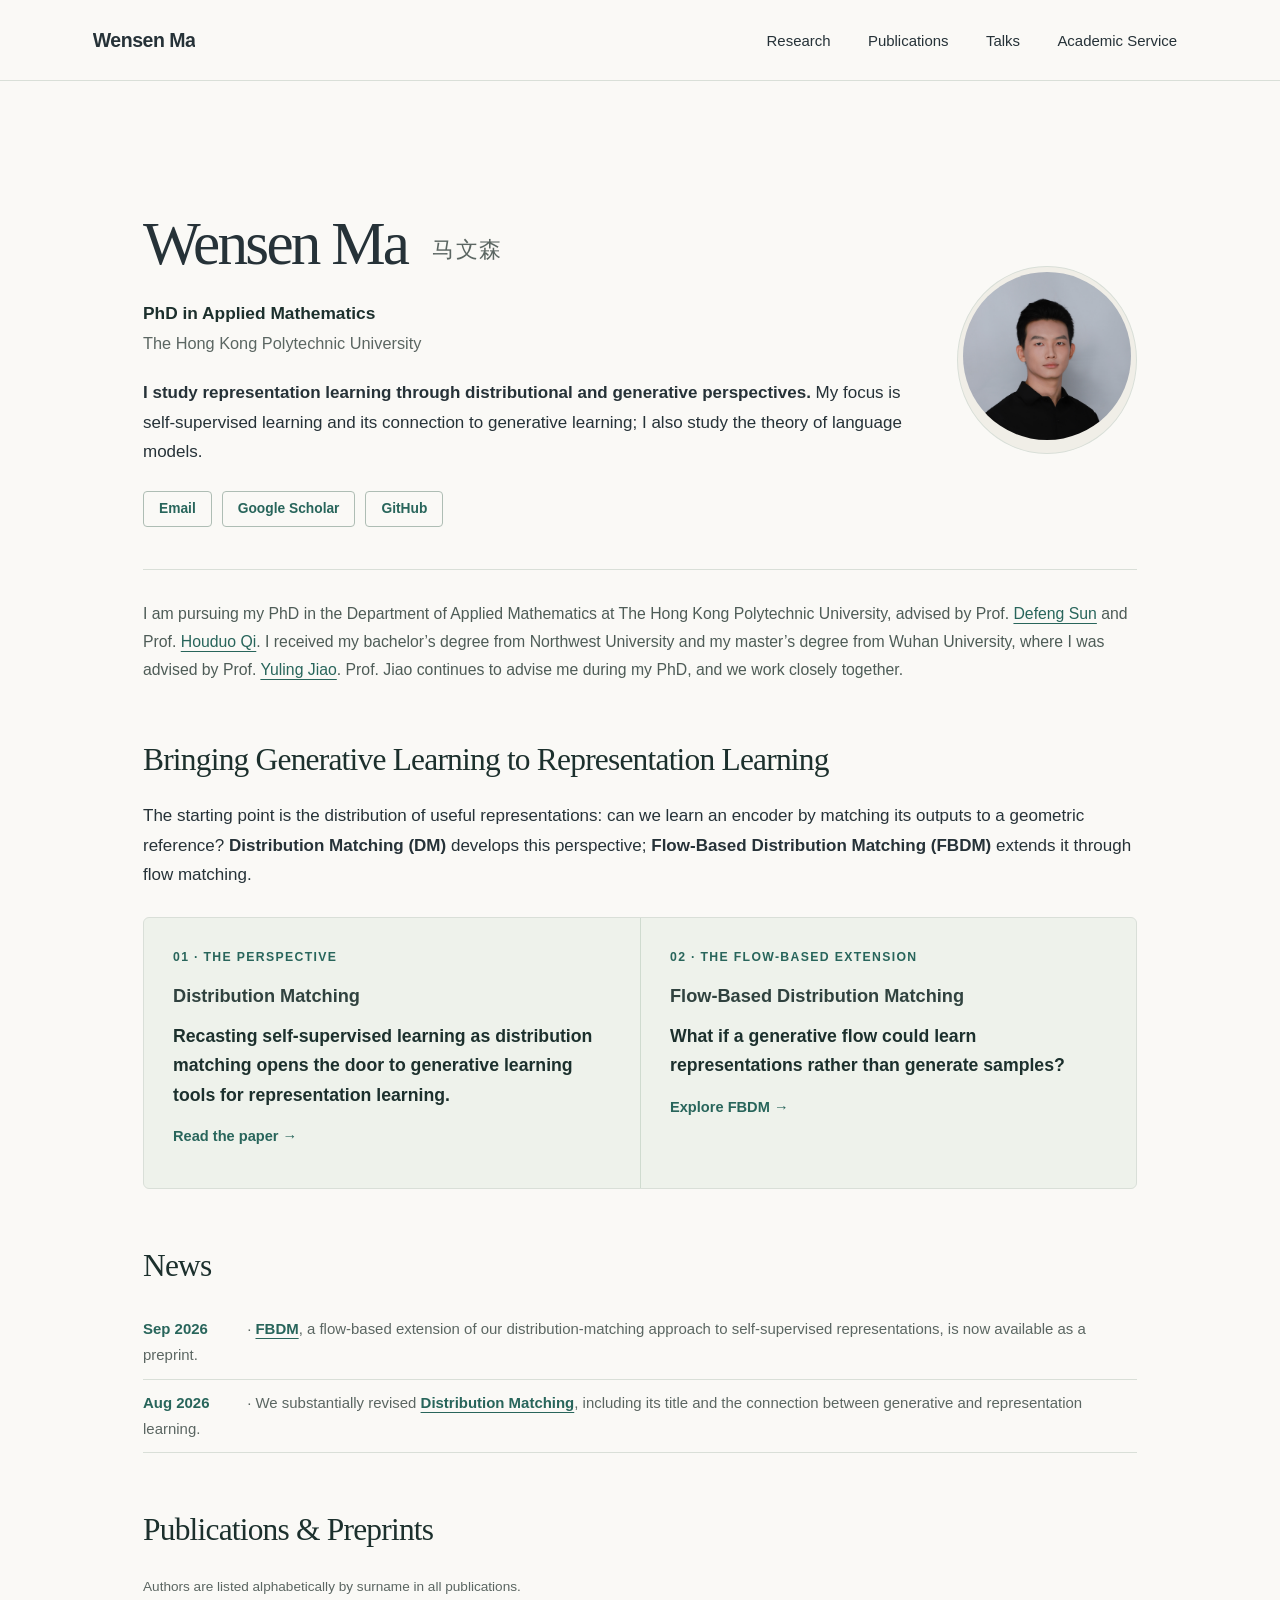
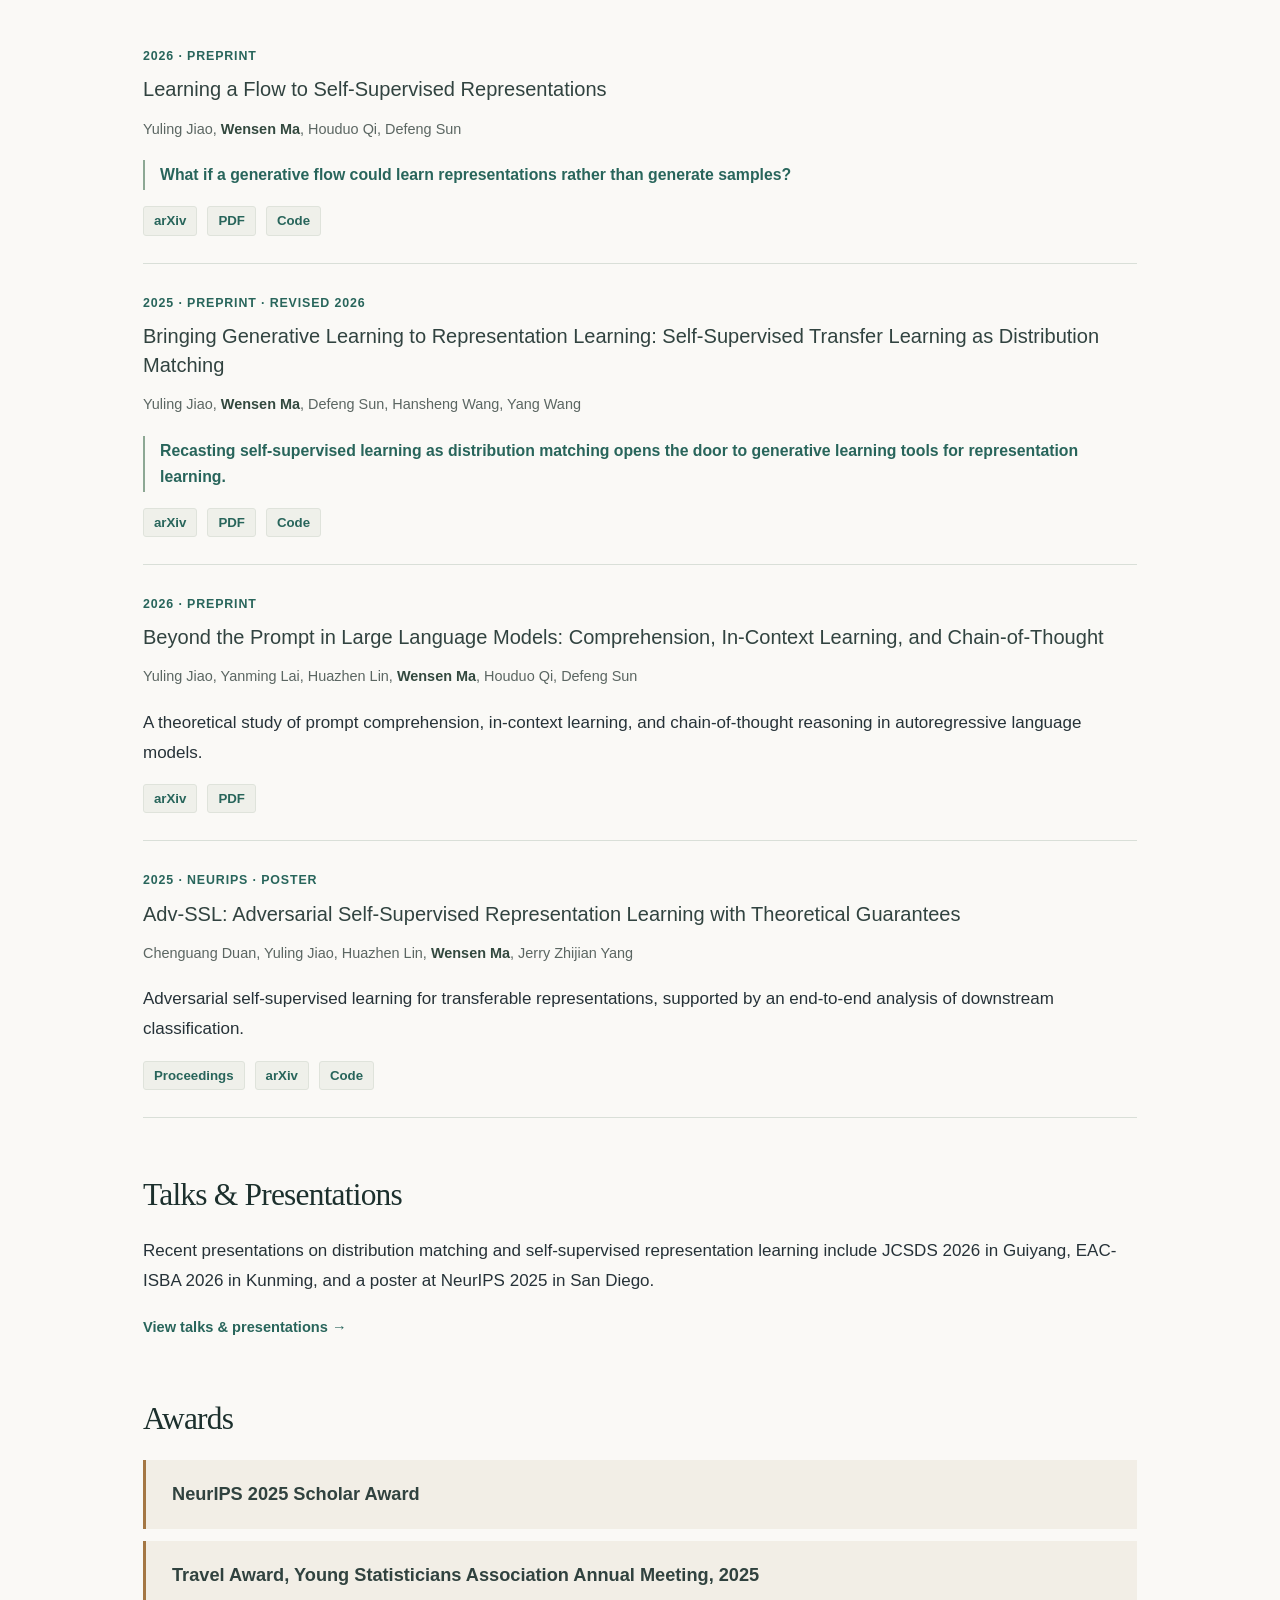
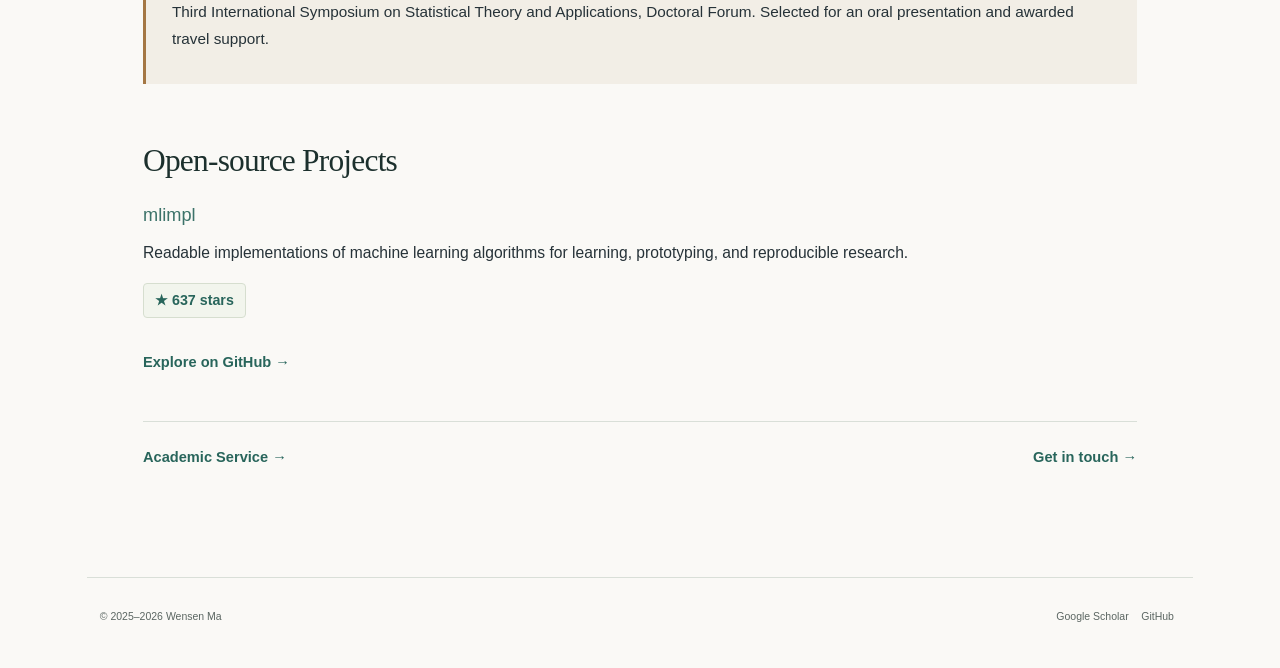
==== commit 5511c8ea: "Keep homepage name aligned in hero" ====
--- a/docs/index.html
+++ b/docs/index.html
@@ -41,7 +41,7 @@
 <link href="site_libs/quarto-html/quarto-syntax-highlighting-e05341d8af7bc408b4b5b6716cb00369.css" rel="stylesheet" id="quarto-text-highlighting-styles">
 <script src="site_libs/bootstrap/bootstrap.min.js"></script>
 <link href="site_libs/bootstrap/bootstrap-icons.css" rel="stylesheet">
-<link href="site_libs/bootstrap/bootstrap-55f75a6383d042f366b0794d35f1106a.min.css" rel="stylesheet" append-hash="true" id="quarto-bootstrap" data-mode="light">
+<link href="site_libs/bootstrap/bootstrap-221969eda9c63adc3f9d1d83698a9198.min.css" rel="stylesheet" append-hash="true" id="quarto-bootstrap" data-mode="light">
 <script id="quarto-search-options" type="application/json">{
   "location": "navbar",
   "copy-button": false,
@@ -119,22 +119,24 @@
 <!-- margin-sidebar -->
     
 <!-- main -->
-<main class="content column-page" id="quarto-document-content"><header id="title-block-header" class="quarto-title-block"><h1 class="title display-7">Wensen Ma <span class="chinese-name">马文森</span></h1></header>
+<main class="content column-page" id="quarto-document-content"><header id="title-block-header" class="quarto-title-block"></header>
 
 
 
 
 <div class="home-shell">
 <div class="hero">
-<section id="wensen-ma-马文森" class="level1 hero-copy">
-
+<div class="hero-copy">
+<div class="hero-name" role="heading" aria-level="1">
+Wensen Ma <span class="chinese-name">马文森</span>
+</div>
 <p><span class="hero-role">PhD in Applied Mathematics</span><br>
 <span class="hero-institution">The Hong Kong Polytechnic University</span></p>
 <p><strong>I study representation learning through distributional and generative perspectives.</strong> My focus is self-supervised learning and its connection to generative learning; I also study the theory of language models.</p>
 <div class="profile-links">
 <p><a href="mailto:vincen.math@gmail.com">Email</a> <a href="https://scholar.google.com/citations?user=LQnVgkQAAAAJ&amp;hl=en">Google Scholar</a> <a href="https://github.com/vincen-github">GitHub</a></p>
 </div>
-</section>
+</div>
 <div class="hero-photo">
 <div class="quarto-figure quarto-figure-center">
 <figure class="figure">
